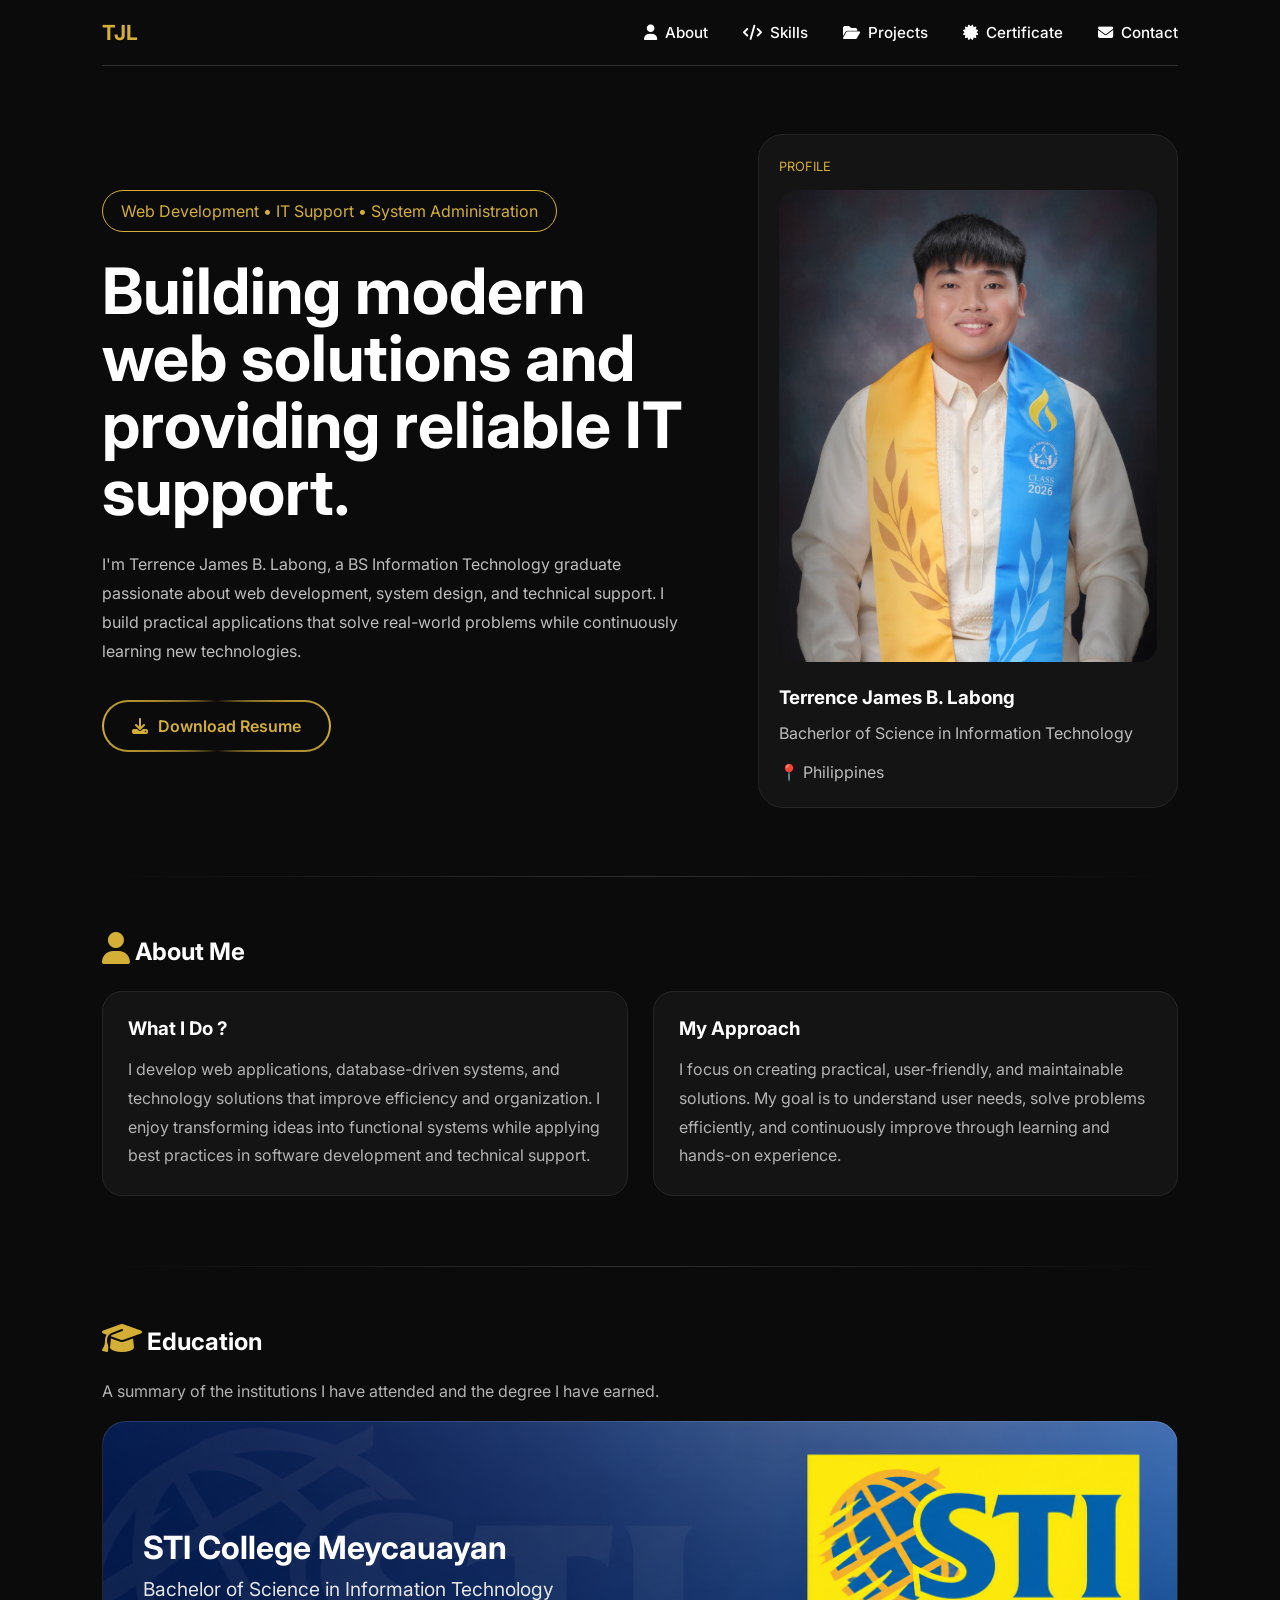
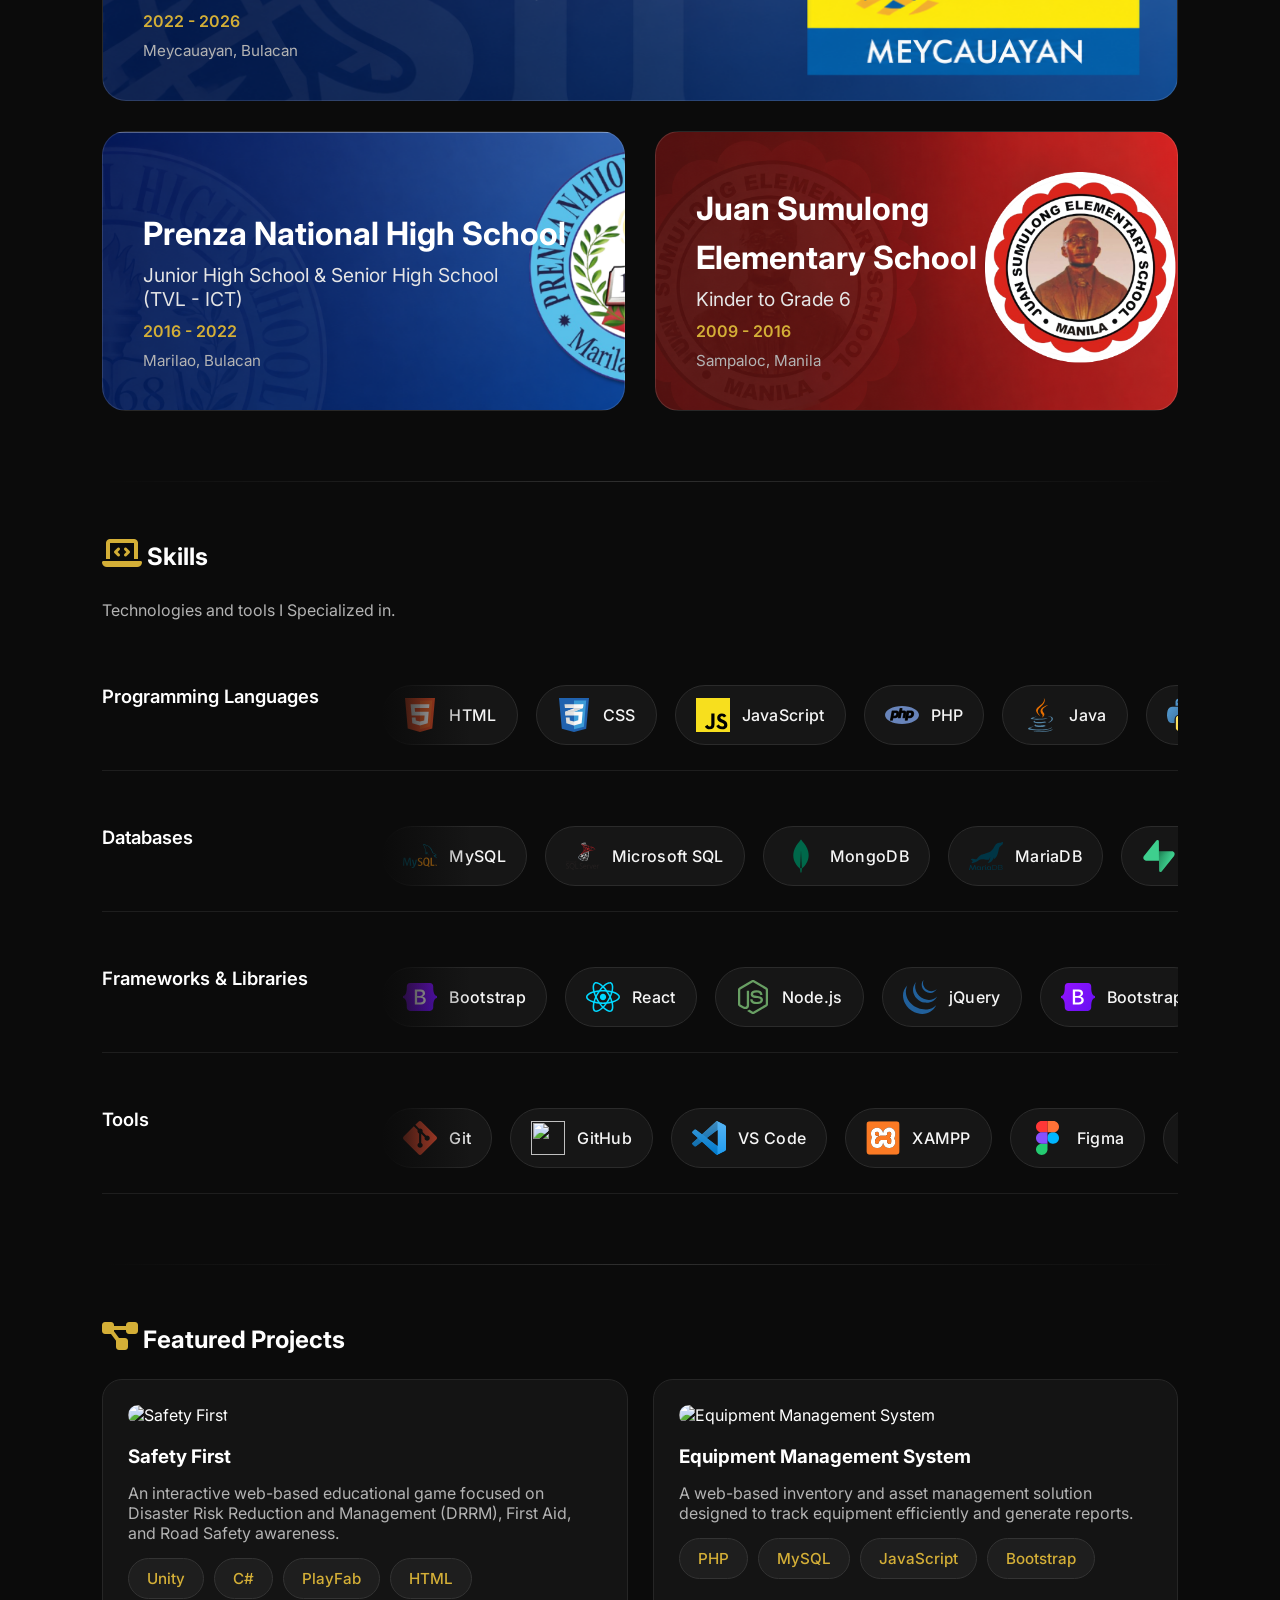
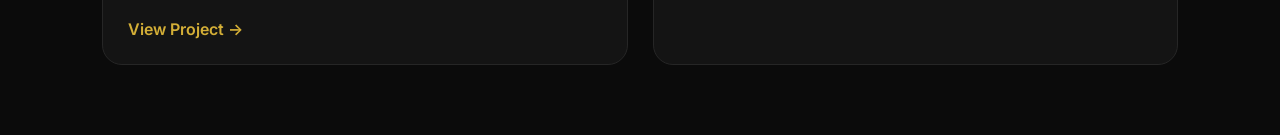
==== index.html @ 5f85a76b "Updated skill" ====
<!DOCTYPE html>
<html lang="en">
    <head>
        <meta charset="UTF-8" />
        <meta name="viewport" content="width=device-width, initial-scale=1.0" />
        <title>Terrence James B. Labong | Portfolio</title>

        <link rel="stylesheet" href="style.css" />

        <link
            href="https://fonts.googleapis.com/css2?family=Inter:wght@300;400;500;600;700;800&display=swap"
            rel="stylesheet"
        />

        <link
            rel="stylesheet"
            href="https://cdnjs.cloudflare.com/ajax/libs/font-awesome/6.5.2/css/all.min.css"
        />

        <link
            rel="stylesheet"
            href="https://cdnjs.cloudflare.com/ajax/libs/font-awesome/6.5.2/css/all.min.css"
        />
    </head>

    <body>
        <header>
            <nav>
                <div class="logo">TJL</div>

                <ul>
                    <li>
                        <a href="#about"
                            ><i class="fa-solid fa-user"></i> About</a
                        >
                    </li>

                    <li>
                        <a href="#skills"
                            ><i class="fa-solid fa-code"></i> Skills</a
                        >
                    </li>

                    <li>
                        <a href="#projects"
                            ><i class="fa-solid fa-folder-open"></i> Projects</a
                        >
                    </li>

                    <li>
                        <a href="#certificates"
                            ><i class="fa-solid fa-certificate"></i>
                            Certificate</a
                        >
                    </li>

                    <li>
                        <a href="#contact"
                            ><i class="fa-solid fa-envelope"></i> Contact</a
                        >
                    </li>
                </ul>
            </nav>
        </header>

        <section class="hero">
            <div class="hero-left">
                <span class="badge">
                    Web Development • IT Support • System Administration
                </span>

                <h1>
                    Building modern web solutions and providing reliable IT
                    support.
                </h1>

                <p>
                    I'm Terrence James B. Labong, a BS Information Technology
                    graduate passionate about web development, system design,
                    and technical support. I build practical applications that
                    solve real-world problems while continuously learning new
                    technologies.
                </p>

                <div class="hero-buttons">
                    <a
                        href="resume/LABONG_TERRENCE_CV.pdf"
                        class="resume-btn"
                        target="_blank"
                    >
                        <span>
                            <i class="fa-solid fa-download"></i>
                            Download Resume
                        </span>
                    </a>
                </div>
            </div>

            <div class="profile-card">
                <span class="profile-label">PROFILE</span>

                <img src="images/profile.jpg" alt="Terrence Labong" />

                <div class="profile-info">
                    <h3>Terrence James B. Labong</h3>

                    <p>Bacherlor of Science in Information Technology</p>

                    <p>📍 Philippines</p>
                </div>
            </div>
        </section>

        <div class="section-divider"></div>

        <section id="about" class="about">
            <h2 class="section-title">
                <i class="fa-solid fa-user"></i> About Me
            </h2>

            <div class="about-grid">
                <div class="about-card">
                    <h3>What I Do ?</h3>

                    <p>
                        I develop web applications, database-driven systems, and
                        technology solutions that improve efficiency and
                        organization. I enjoy transforming ideas into functional
                        systems while applying best practices in software
                        development and technical support.
                    </p>
                </div>

                <div class="about-card">
                    <h3>My Approach</h3>

                    <p>
                        I focus on creating practical, user-friendly, and
                        maintainable solutions. My goal is to understand user
                        needs, solve problems efficiently, and continuously
                        improve through learning and hands-on experience.
                    </p>
                </div>
            </div>
        </section>

        <div class="section-divider"></div>

        <section id="education" class="education">
            <div class="container">
                <h2 class="section-title">
                    <i class="fa-solid fa-graduation-cap"></i> Education
                </h2>

                <p class="education-subtitle">
                    A summary of the institutions I have attended and the degree
                    I have earned.
                </p>

                <div class="education-grid">
                    <!-- College -->
                    <div class="education-card college">
                        <div class="education-content">
                            <h3>STI College Meycauayan</h3>

                            <p>Bachelor of Science in Information Technology</p>

                            <span>2022 - 2026</span>

                            <small>Meycauayan, Bulacan</small>
                        </div>
                    </div>

                    <!-- High School -->
                    <div class="education-card highschool">
                        <div class="education-content">
                            <h3>Prenza National High School</h3>

                            <p>Junior High School & Senior High School</p>

                            <p>(TVL - ICT)</p>

                            <span>2016 - 2022</span>

                            <small>Marilao, Bulacan</small>
                        </div>
                    </div>

                    <!-- Elementary -->
                    <div class="education-card elementary">
                        <div class="education-content">
                            <h3>Juan Sumulong</h3>
                            <h3>Elementary School</h3>
                            <p>Kinder to Grade 6</p>

                            <span>2009 - 2016</span>

                            <small>Sampaloc, Manila</small>
                        </div>
                    </div>
                </div>
            </div>
        </section>

<div class="section-divider"></div>

        <section id="skills" class="skills">
            <h2 class="section-title">
                <i class="fa-solid fa-laptop-code"></i> Skills
            </h2>

            <p class="skills-subtitle">
                Technologies and tools I Specialized in.
            </p>

            <div class="skills-container">
                <div class="skill-row">
                    <div class="skill-title">
                        <h3>Programming Languages</h3>
                    </div>

                    <div class="skill-slider">
                        <div class="skill-track">
                            <!-- First Set -->

                            <div class="skill-item">
                                <img src="logo/html.svg" alt="HTML" />
                                <span>HTML</span>
                            </div>

                            <div class="skill-item">
                                <img src="logo/css.svg" alt="CSS" />
                                <span>CSS</span>
                            </div>

                            <div class="skill-item">
                                <img
                                    src="logo/javascript.svg"
                                    alt="JavaScript"
                                />
                                <span>JavaScript</span>
                            </div>

                            <div class="skill-item">
                                <img src="logo/php.svg" alt="PHP" />
                                <span>PHP</span>
                            </div>

                            <div class="skill-item">
                                <img src="logo/java.svg" alt="Java" />
                                <span>Java</span>
                            </div>

                            <div class="skill-item">
                                <img src="logo/python.svg" alt="Python" />
                                <span>Python</span>
                            </div>

                            <div class="skill-item">
                                <img src="logo/csharp.svg" alt="C#" />
                                <span>C#</span>
                            </div>

                            <div class="skill-item">
                                <img src="logo/cplus.svg" alt="C++" />
                                <span>C++</span>
                            </div>

                            <!-- Duplicate -->

                            <div class="skill-item">
                                <img src="logo/html.svg" alt="HTML" />
                                <span>HTML</span>
                            </div>

                            <div class="skill-item">
                                <img src="logo/css.svg" alt="CSS" />
                                <span>CSS</span>
                            </div>

                            <div class="skill-item">
                                <img
                                    src="logo/javascript.svg"
                                    alt="JavaScript"
                                />
                                <span>JavaScript</span>
                            </div>

                            <div class="skill-item">
                                <img src="logo/php.svg" alt="PHP" />
                                <span>PHP</span>
                            </div>

                            <div class="skill-item">
                                <img src="logo/java.svg" alt="Java" />
                                <span>Java</span>
                            </div>

                            <div class="skill-item">
                                <img src="logo/python.svg" alt="Python" />
                                <span>Python</span>
                            </div>

                            <div class="skill-item">
                                <img src="logo/csharp.svg" alt="C#" />
                                <span>C#</span>
                            </div>

                            <div class="skill-item">
                                <img src="logo/cplus.svg" alt="C++" />
                                <span>C++</span>
                            </div>
                        </div>
                    </div>
                </div>

                <div class="skill-row">
                    <div class="skill-title">
                        <h3>Databases</h3>
                    </div>

                    <div class="skill-slider">
                        <div class="skill-track">
                            <div class="skill-item">
                                <img src="logo/mysql.svg" />
                                <span>MySQL</span>
                            </div>

                            <div class="skill-item">
                                <img src="logo/msql.svg" />
                                <span>Microsoft SQL</span>
                            </div>

                            <div class="skill-item">
                                <img src="logo/mongodb.svg" />
                                <span>MongoDB</span>
                            </div>

                            <div class="skill-item">
                                <img src="logo/mariadb.svg" />
                                <span>MariaDB</span>
                            </div>

                            <div class="skill-item">
                                <img src="logo/supabase.svg" />
                                <span>SupaBase</span>
                            </div>

                            <!-- duplicate -->

                            <div class="skill-item">
                                <img src="logo/mysql.svg" />
                                <span>MySQL</span>
                            </div>

                            <div class="skill-item">
                                <img src="logo/msql.svg" />
                                <span> Microsoft SQL </span>
                            </div>

                            <div class="skill-item">
                                <img src="logo/mongodb.svg" />
                                <span>MongoDB</span>
                            </div>

                            <div class="skill-item">
                                <img src="logo/mariadb.svg" />
                                <span>MariaDB</span>
                            </div>

                            <div class="skill-item">
                                <img src="logo/supabase.svg" />
                                <span>SupaBase</span>
                            </div>
                        </div>
                    </div>
                </div>

                <div class="skill-row">
                    <div class="skill-title">
                        <h3>Frameworks & Libraries</h3>
                    </div>

                    <div class="skill-slider">
                        <div class="skill-track">
                            <div class="skill-item">
                                <img src="logo/bootstrap.svg" />
                                <span>Bootstrap</span>
                            </div>

                            <div class="skill-item">
                                <img src="logo/reactjs.svg" />
                                <span>React</span>
                            </div>

                            <div class="skill-item">
                                <img src="logo/nodejs.svg" />
                                <span>Node.js</span>
                            </div>

                            <div class="skill-item">
                                <img src="logo/jquery.svg" />
                                <span>jQuery</span>
                            </div>

                            <!-- duplicate -->

                            <div class="skill-item">
                                <img src="logo/bootstrap.svg" />
                                <span>Bootstrap</span>
                            </div>

                            <div class="skill-item">
                                <img src="logo/reactjs.svg" />
                                <span>React</span>
                            </div>

                            <div class="skill-item">
                                <img src="logo/nodejs.svg" />
                                <span>Node.js</span>
                            </div>

                            <div class="skill-item">
                                <img src="logo/jquery.svg" />
                                <span>jQuery</span>
                            </div>
                        </div>
                    </div>
                </div>

                <div class="skill-row">
                    <div class="skill-title">
                        <h3>Tools</h3>
                    </div>

                    <div class="skill-slider">
                        <div class="skill-track">
                            <div class="skill-item">
                                <img src="logo/git.svg" /><span>Git</span>
                            </div>

                            <div class="skill-item">
                                <img src="logo/github.svg" /><span>GitHub</span>
                            </div>

                            <div class="skill-item">
                                <img src="logo/vscode.svg" /><span
                                    >VS Code</span
                                >
                            </div>

                            <div class="skill-item">
                                <img src="logo/xampp.svg" /><span>XAMPP</span>
                            </div>

                            <div class="skill-item">
                                <img src="logo/figma.svg" /><span>Figma</span>
                            </div>

                            <div class="skill-item">
                                <img src="logo/canva.svg" /><span>Canva</span>
                            </div>

                            <div class="skill-item">
                                <img src="logo/photoshop.svg" /><span
                                    >Photoshop</span
                                >
                            </div>

                            <!-- duplicate -->

                            <div class="skill-item">
                                <img src="logo/git.svg" /><span>Git</span>
                            </div>

                            <div class="skill-item">
                                <img src="logo/github.svg" /><span>GitHub</span>
                            </div>

                            <div class="skill-item">
                                <img src="logo/vscode.svg" /><span
                                    >VS Code</span
                                >
                            </div>

                            <div class="skill-item">
                                <img src="logo/xampp.svg" /><span>XAMPP</span>
                            </div>

                            <div class="skill-item">
                                <img src="logo/figma.svg" /><span>Figma</span>
                            </div>

                            <div class="skill-item">
                                <img src="logo/canva.svg" /><span>Canva</span>
                            </div>

                            <div class="skill-item">
                                <img src="logo/photoshop.svg" /><span
                                    >Photoshop</span
                                >
                            </div>
                        </div>
                    </div>
                </div>
            </div>
        </section>

        <div class="section-divider"></div>

        <section id="projects" class="projects">
            <h2 class="section-title">
                <i class="fa-solid fa-diagram-project"></i> Featured Projects
            </h2>

            <div class="projects-grid">
                <div class="project-card">
                    <img src="images/safetyfirst-1.png" alt="Safety First" />

                    <div class="project-content">
                        <h3>Safety First</h3>

                        <p>
                            An interactive web-based educational game focused on
                            Disaster Risk Reduction and Management (DRRM), First
                            Aid, and Road Safety awareness.
                        </p>

                        <div class="project-tech">
                            <span>Unity</span>
                            <span>C#</span>
                            <span>PlayFab</span>
                            <span>HTML</span>
                        </div>

                        <a
                            href="https://meyhoon1.itch.io/safety-first-adventure"
                            target="_blank"
                            class="project-link"
                        >
                            View Project →
                        </a>
                    </div>
                </div>

                <div class="project-card">
                    <img
                        src="images/equipment-1.png"
                        alt="Equipment Management System"
                    />

                    <div class="project-content">
                        <h3>Equipment Management System</h3>

                        <p>
                            A web-based inventory and asset management solution
                            designed to track equipment efficiently and generate
                            reports.
                        </p>

                        <div class="project-tech">
                            <span>PHP</span>
                            <span>MySQL</span>
                            <span>JavaScript</span>
                            <span>Bootstrap</span>
                        </div>
                    </div>
                </div>
            </div>
        </section>
    </body>
</html>
---- style.css ----
*{
    margin:0;
    padding:0;
    box-sizing:border-box;
}

html{
    scroll-behavior:smooth;
}

body{
    background:#0b0b0b;
    color:white;
    font-family:'Inter',sans-serif;
}

header{
    padding:0 8%;
}

nav{
    display:flex;
    justify-content:space-between;
    align-items:center;

    padding:20px 0;

    border-bottom:1px solid rgba(255,255,255,.15);
}

.logo{
    color:#d4af37;
    font-size:1.3rem;
    font-weight:700;
}

nav ul{
    display:flex;
    gap:35px;
    list-style:none;
    align-items:center;
}

nav ul li a{
    position:relative;

    display:flex;
    align-items:center;
    gap:8px;

    color:#fff;
    text-decoration:none;

    font-size:.95rem;
    font-weight:500;

    transition:.3s ease;
}

.hero{
    min-height:90vh;
    display:grid;
    grid-template-columns:1fr 420px;
    gap:60px;
    align-items:center;
    padding:60px 8%;
}

.badge{
    display:inline-block;
    padding:10px 18px;
    border:1px solid #d4af37;
    border-radius:999px;
    color:#d4af37;
    margin-bottom:25px;
}

.hero h1{
    font-size:4rem;
    line-height:1.05;
    margin-bottom:25px;
}

.hero p{
    color:#bdbdbd;
    line-height:1.8;
    max-width:700px;
}

.hero-buttons{
    margin-top:35px;
    display:flex;
    gap:15px;
}

.btn-primary{
    background:#d4af37;
    color:black;
    padding:14px 26px;
    border-radius:12px;
    text-decoration:none;
    font-weight:600;
}

.btn-secondary{
    border:1px solid #333;
    color:white;
    padding:14px 26px;
    border-radius:12px;
    text-decoration:none;
}

.resume-btn{
    position:relative;
    display:inline-flex;
    padding:2px;
    border-radius:999px;
    overflow:hidden;
    text-decoration:none;
}

.resume-btn::before{
    content:"";
    position:absolute;
    inset:-50%;

    background:conic-gradient(
        from 0deg,
        transparent,
        #d4af37,
        transparent,
        #d4af37,
        transparent
    );

    animation:rotateBorder 3s linear infinite;
}

.resume-btn span{
    position:relative;
    z-index:2;

    display:flex;
    align-items:center;
    gap:10px;

    padding:14px 28px;

    background:#0b0b0b;
    color:#d4af37;

    border-radius:999px;
    font-weight:600;
}

.resume-btn:hover span{
    background:#d4af37;
    color:#000;
}

@keyframes rotateBorder{
    100%{
        transform:rotate(360deg);
    }
}

.profile-card{
    background:#141414;
    border:1px solid #252525;
    border-radius:25px;
    padding: 20px;
}

.profile-label{
    color:#d4af37;
    font-size:.8rem;
}

.profile-card img{
    width:100%;
    border-radius:18px;
    margin-top:15px;
}

.profile-info{
    margin-top:20px;
}

.profile-info p{
    margin-top:10px;
}

section{
    padding:70px 8%;
}

.section-title{
    margin-bottom:25px;
}

.about{
    padding-top:30px;
}

.skills{
    padding:70px 8%;
}

.skills-subtitle{
    color:#b3b3b3;

    margin-top:8px;
    margin-bottom:35px;

    line-height:1.8;
    max-width:700px;
}

.skills-container{
    display:flex;
    flex-direction:column;
    gap:30px;
}

.skill-row{

    display:grid;
    grid-template-columns:280px 1fr;

    align-items:start;

    padding:25px 0;

    border-bottom:1px solid rgba(255,255,255,.08);
}

.skill-title h3{

    color:white;

    font-size:1.15rem;

    font-weight:600;
}

.skill-tags{

    display:flex;

    flex-wrap:wrap;

    gap:12px;
}

.skill-tags span{

    padding:10px 18px;

    border:1px solid #2c2c2c;

    border-radius:999px;

    background:#151515;

    color:#d4af37;

    font-weight:500;

    transition:.3s;
}

.skill-tags span:hover{

    border-color:#d4af37;

    background:#d4af37;

    color:#000;

    transform:translateY(-3px);
}       

.section-title i{
    color:#d4af37;
    font-size:2rem;
}

.about-grid,
.skills-grid,
.projects-grid{
    display:grid;
    gap:25px;
}

.about-grid{
    grid-template-columns:repeat(auto-fit,minmax(300px,1fr));
}

.skills-grid{
    grid-template-columns:repeat(auto-fit,minmax(250px,1fr));
}

.projects-grid{
    grid-template-columns:repeat(auto-fit,minmax(350px,1fr));
}

.about-card,
.skill-card,
.project-card{
    background:#141414;
    border:1px solid #262626;
    border-radius:20px;
    padding:25px;
}

.about-card p{
    margin-top:15px;
    color:#b3b3b3;
    line-height:1.8;
}

.tags{
    display:flex;
    flex-wrap:wrap;
    gap:10px;
    margin-top:15px;
}

.tags span,
.project-tech span{
    background:#1e1e1e;
    border:1px solid #333;
    padding:10px 18px;
    border-radius:999px;
    color:#d4af37;
    font-size:.95rem;
    font-weight:500;
    transition:.3s;
}

.tags span:hover,
.project-tech span:hover{
    border-color:#d4af37;
}

.project-card img{
    width:100%;
    border-radius:15px;
    margin-bottom:20px;
}

.project-content p{
    color:#b3b3b3;
    margin:15px 0;
}

.project-tech{
    display:flex;
    flex-wrap:wrap;
    gap:10px;
    margin-bottom:20px;
}

.project-link{
    color:#d4af37;
    text-decoration:none;
    font-weight:600;
}

nav ul li a::after{
    content:'';

    position:absolute;

    left:50%;
    bottom:-8px;

    width:0;
    height:2px;

    background:#d4af37;

    transform:translateX(-50%);

    transition:.3s ease;
}

nav ul li a:hover{
    color:#d4af37;
}

nav ul li a:hover::after{
    width:100%;
}

nav ul li a i{
    transition:.3s ease;
}

nav ul li a:hover i{
    transform:translateY(-2px);
}

.education{
    padding:30px 8% 70px;
}

.education-subtitle{
    color:#b3b3b3;
    margin-top:10px;
    margin-bottom:20px;
}

.education-grid{
    display:grid;
    grid-template-columns:1fr 1fr;
    gap:30px;
}

.education-grid .college{
    grid-column:1 / span 2;
}

.education-card{
    position:relative;

    min-height:280px;

    border:1px solid rgba(255,255,255,.12);

    border-radius:24px;

    overflow:hidden;

    background:
    linear-gradient(
        135deg,
        #111827,
        #0f172a
    );

    transition:.4s ease;
}

.education-card:hover{
    transform:translateY(-8px);

    border-color:#d4af37;

    box-shadow:
    0 20px 50px rgba(212,175,55,.15);
}

.education-content{
    position:absolute;

    left:40px;
    bottom:40px;

    z-index:2;
}

.education-content h3{
    font-size:2rem;
    margin-bottom:10px;
}

.education-content p{
    font-size:1.2rem;
    color:#e5e5e5;
}

.education-content span{
    display:block;

    margin-top:10px;

    color:#d4af37;

    font-weight:600;
}

.education-content small{
    display:block;

    margin-top:10px;

    color:#b3b3b3;

    font-size:.95rem;
}

.education-overlay{
    position:absolute;
    inset:0;

    background:
    linear-gradient(
        90deg,
        rgba(0,0,0,.75),
        rgba(0,0,0,.25)
    );

    z-index:1;
}

.college{
    background-image:url("images/STI_LOGO.png");
    background-size:cover;
    background-position:center;
    background-repeat:no-repeat;
}

.highschool{
    background-image:url("images/PNHS_LOGO.png");
    background-size:cover;
    background-position:center;
    background-repeat:no-repeat;
}

.elementary{
    background-image:url("images/JSES_LOGO.png");
    background-size:cover;
    background-position:center;
    background-repeat:no-repeat;
}

.section-divider{
    width:84%;
    height:1px;
    margin:0 auto;

    background:linear-gradient(
        to right,
        transparent,
        rgba(255,255,255,.15),
        transparent
    );
}

.about,
.education,
.skills,
.projects{
    padding-top:55px;
    padding-bottom:70px;
}

.skill-slider{
    position:relative;
    width:100%;
    overflow:hidden;
}

.skill-track{
    display:flex;
    width:max-content;

    animation:skillScroll 22s linear infinite;
    animation-play-state:paused;
}
.skill-item{

    display:flex;
    align-items:center;
    gap:12px;

    flex-shrink:0;

    margin-right:18px;

    padding:12px 20px;

    border-radius:999px;

    background:#161616;

    border:1px solid #2b2b2b;

    transition:.35s;
}

.skill-item img{

    width:34px;
    height:34px;

    object-fit:contain;
}

.skill-item span{

    color:#f5f5f5;

    font-weight:500;

    letter-spacing:.3px;
}

/* Start animation when hovering anywhere on the row */
.skill-row:hover .skill-track{
    animation-play-state:running;
}
@keyframes skillScroll{

    from{
        transform:translateX(0);
    }

    to{
        transform:translateX(-50%);
    }

}

.skill-slider::before,
.skill-slider::after{

    content:"";

    position:absolute;

    top:0;

    width:90px;

    height:100%;

    z-index:10;

    pointer-events:none;
}

.skill-slider::before{

    left:0;

    background:linear-gradient(
        to right,
        #0b0b0b,
        transparent
    );
}

.skill-slider::before{

    left:0;

    background:linear-gradient(
        to right,
        #0b0b0b,
        transparent
    );
}
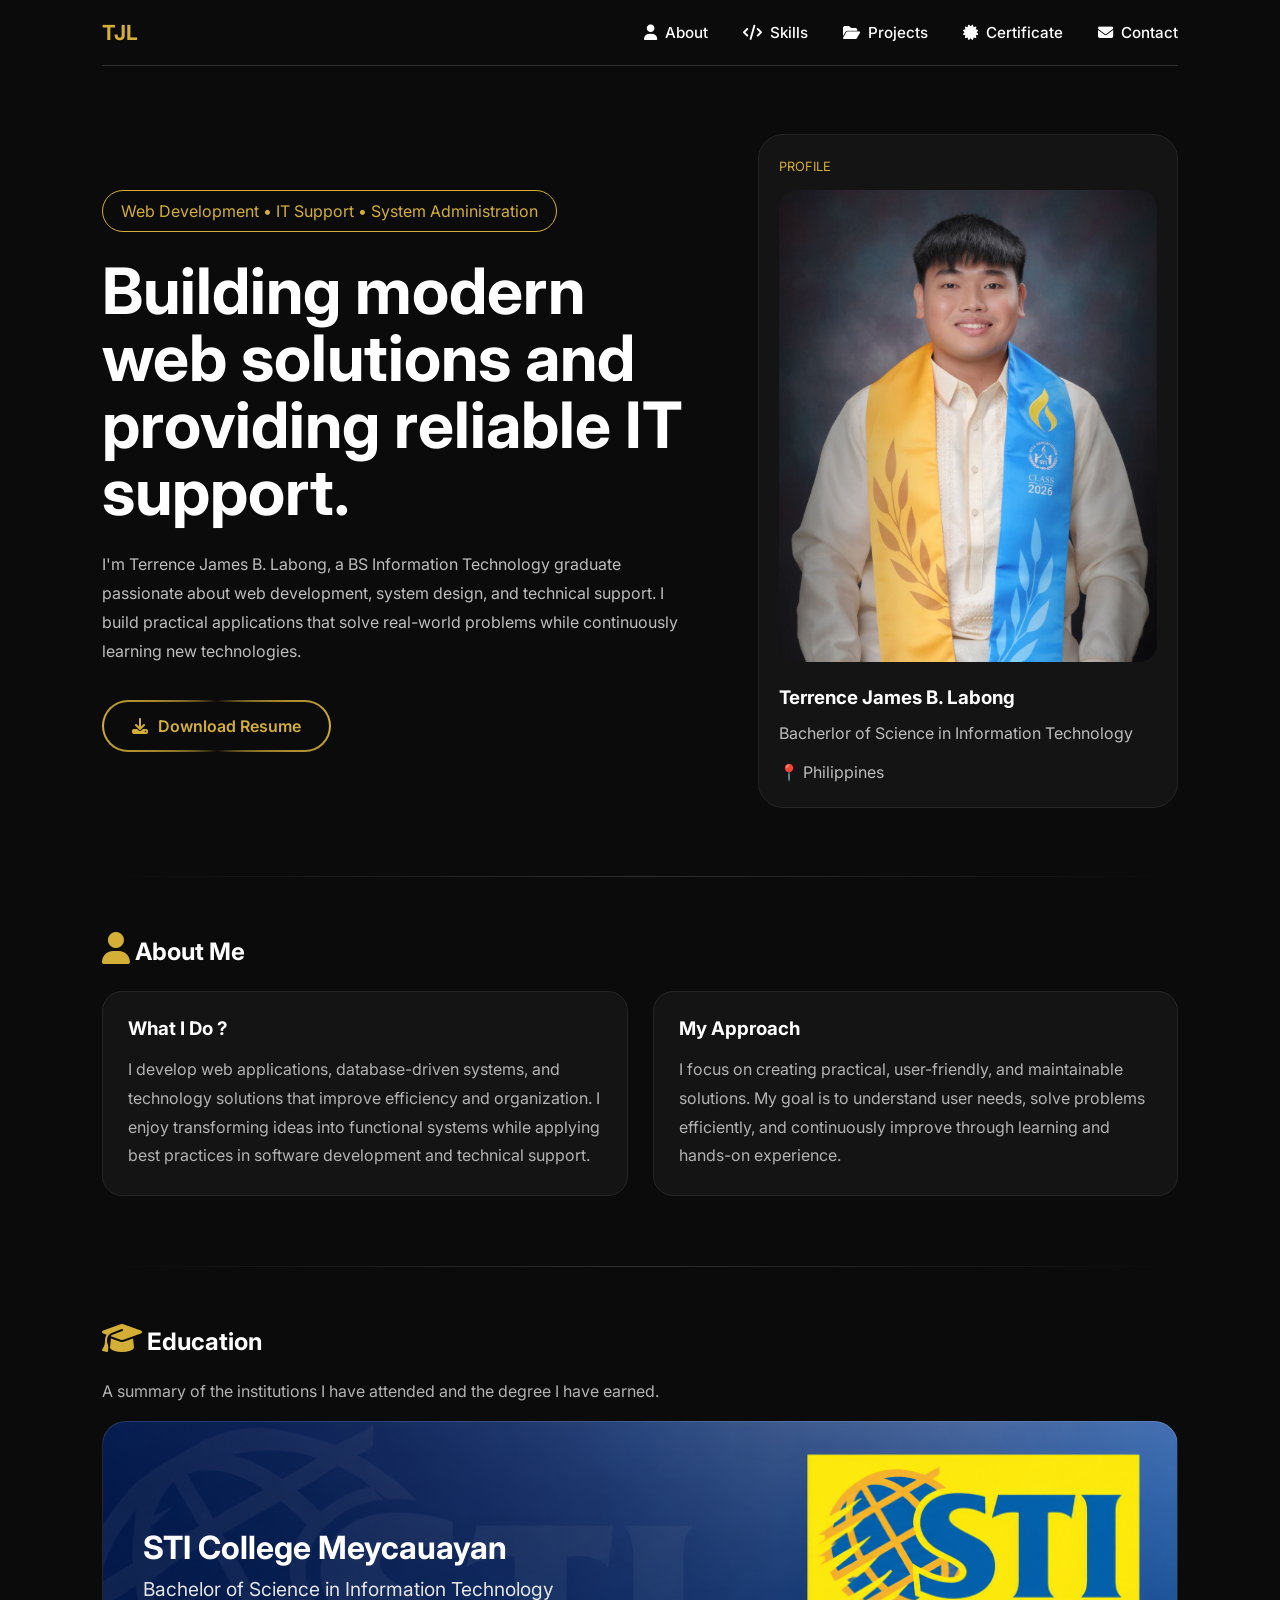
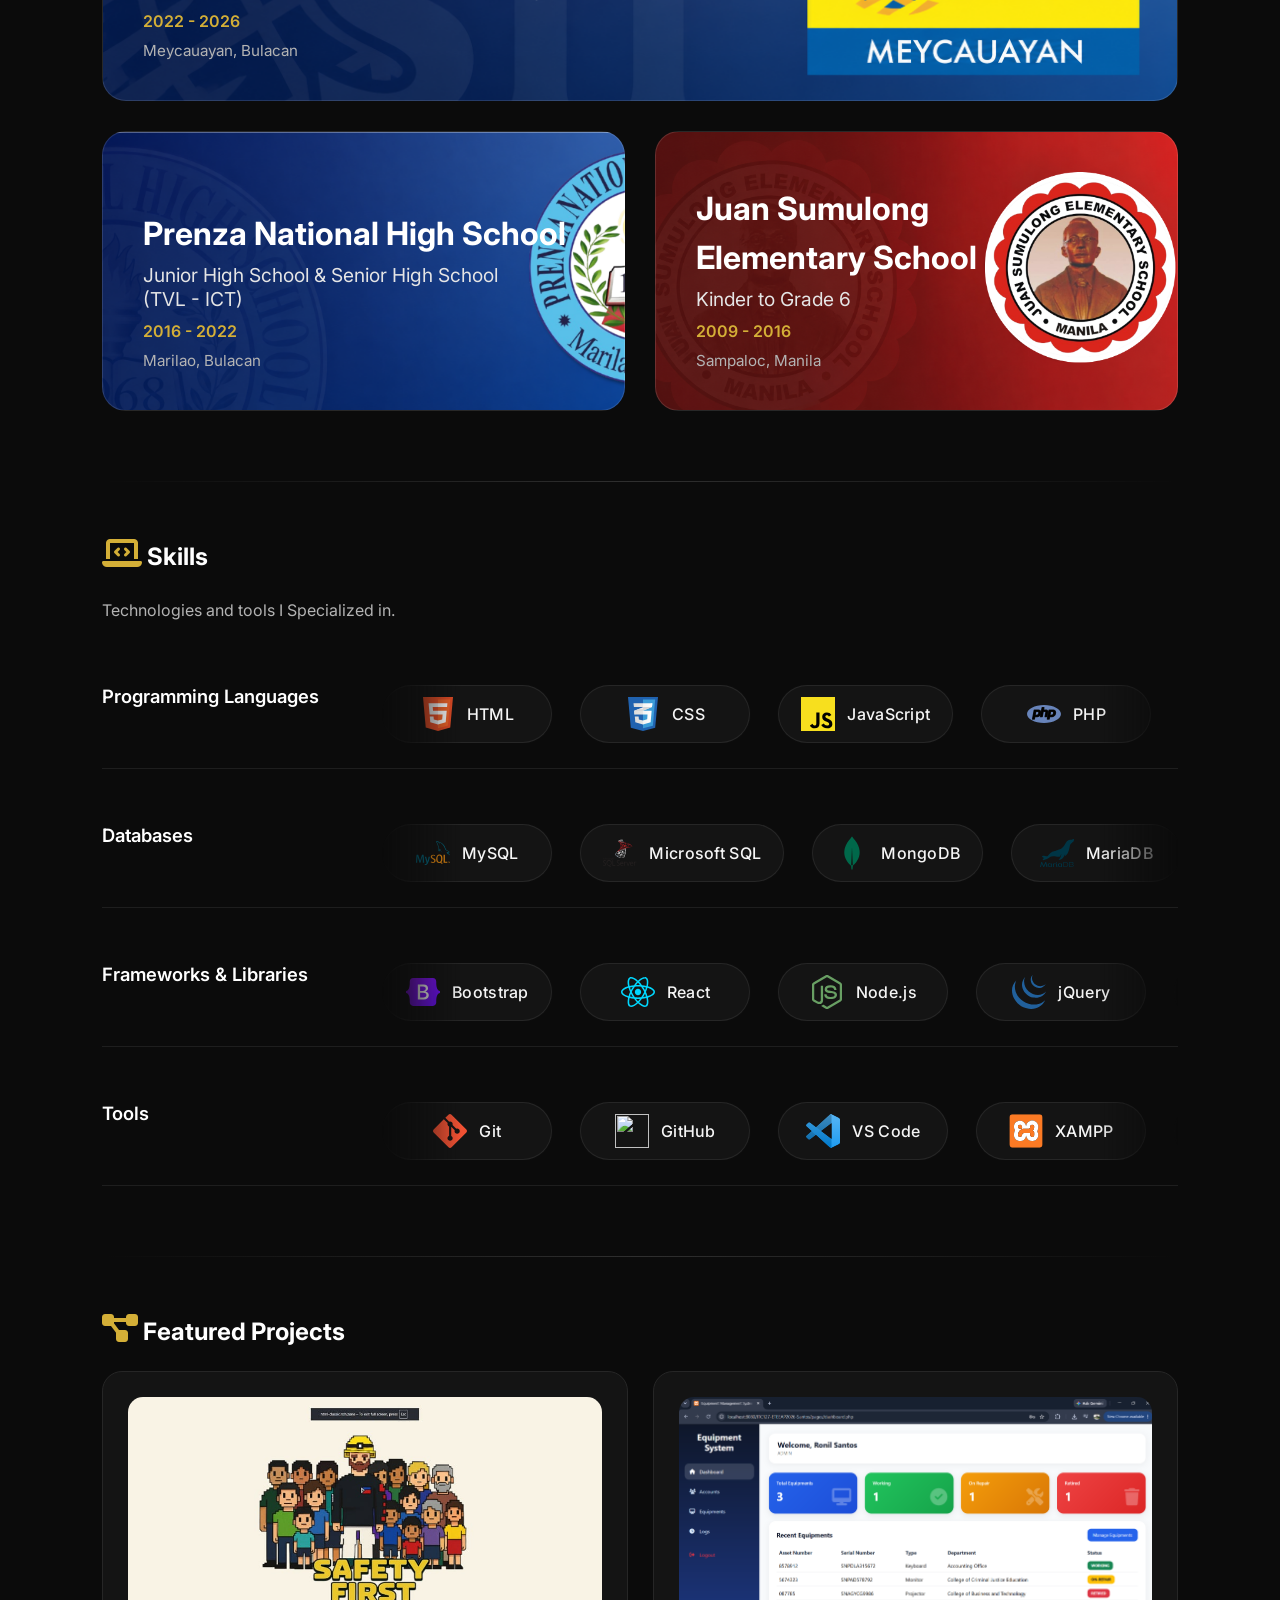
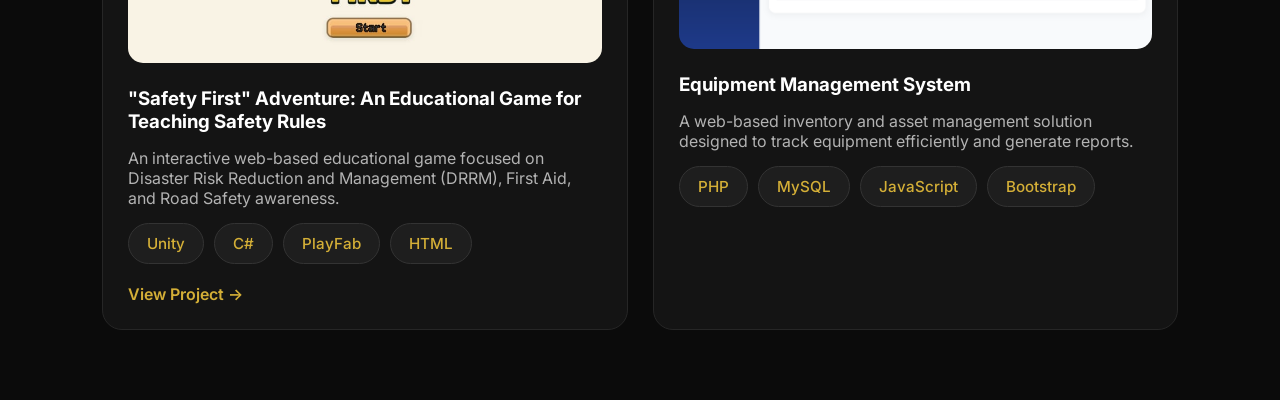
==== commit d3d57905: "Updated Project" ====
--- a/index.html
+++ b/index.html
@@ -515,10 +515,12 @@
 
             <div class="projects-grid">
                 <div class="project-card">
-                    <img src="images/safetyfirst-1.png" alt="Safety First" />
+                    <img src="safety first/SF1.jpg" alt="Safety First" />
 
                     <div class="project-content">
-                        <h3>Safety First</h3>
+                        <h3>"Safety First" Adventure: An Educational 
+Game for Teaching Safety Rules
+</h3>
 
                         <p>
                             An interactive web-based educational game focused on
@@ -545,7 +547,7 @@
 
                 <div class="project-card">
                     <img
-                        src="images/equipment-1.png"
+                        src="equipment mngt/EMS2.png"
                         alt="Equipment Management System"
                     />
 
--- a/style.css
+++ b/style.css
@@ -547,9 +547,29 @@
 }
 
 .skill-slider{
+
     position:relative;
+
     width:100%;
+
     overflow:hidden;
+
+    /* Smooth fading edges */
+    -webkit-mask-image:linear-gradient(
+        to right,
+        transparent,
+        black 10%,
+        black 90%,
+        transparent
+    );
+
+    mask-image:linear-gradient(
+        to right,
+        transparent,
+        black 10%,
+        black 90%,
+        transparent
+    );
 }
 
 .skill-track{
@@ -563,21 +583,31 @@
 
     display:flex;
     align-items:center;
+    justify-content:center;
     gap:12px;
 
     flex-shrink:0;
 
-    margin-right:18px;
-
-    padding:12px 20px;
+    margin-right:28px;
+
+    min-width:170px;
+    height:58px;
+
+    padding:0 22px;
 
     border-radius:999px;
 
-    background:#161616;
-
-    border:1px solid #2b2b2b;
-
-    transition:.35s;
+    background:#141414;
+
+    border:1px solid rgba(255,255,255,.08);
+
+    box-shadow:0 0 18px rgba(255,255,255,.02);
+
+    transition:
+        transform .35s ease,
+        border-color .35s ease,
+        background .35s ease,
+        box-shadow .35s ease;
 }
 
 .skill-item img{
@@ -596,6 +626,8 @@
 
     letter-spacing:.3px;
 }
+
+ 
 
 /* Start animation when hovering anywhere on the row */
 .skill-row:hover .skill-track{
@@ -613,42 +645,3 @@
 
 }
 
-.skill-slider::before,
-.skill-slider::after{
-
-    content:"";
-
-    position:absolute;
-
-    top:0;
-
-    width:90px;
-
-    height:100%;
-
-    z-index:10;
-
-    pointer-events:none;
-}
-
-.skill-slider::before{
-
-    left:0;
-
-    background:linear-gradient(
-        to right,
-        #0b0b0b,
-        transparent
-    );
-}
-
-.skill-slider::before{
-
-    left:0;
-
-    background:linear-gradient(
-        to right,
-        #0b0b0b,
-        transparent
-    );
-}
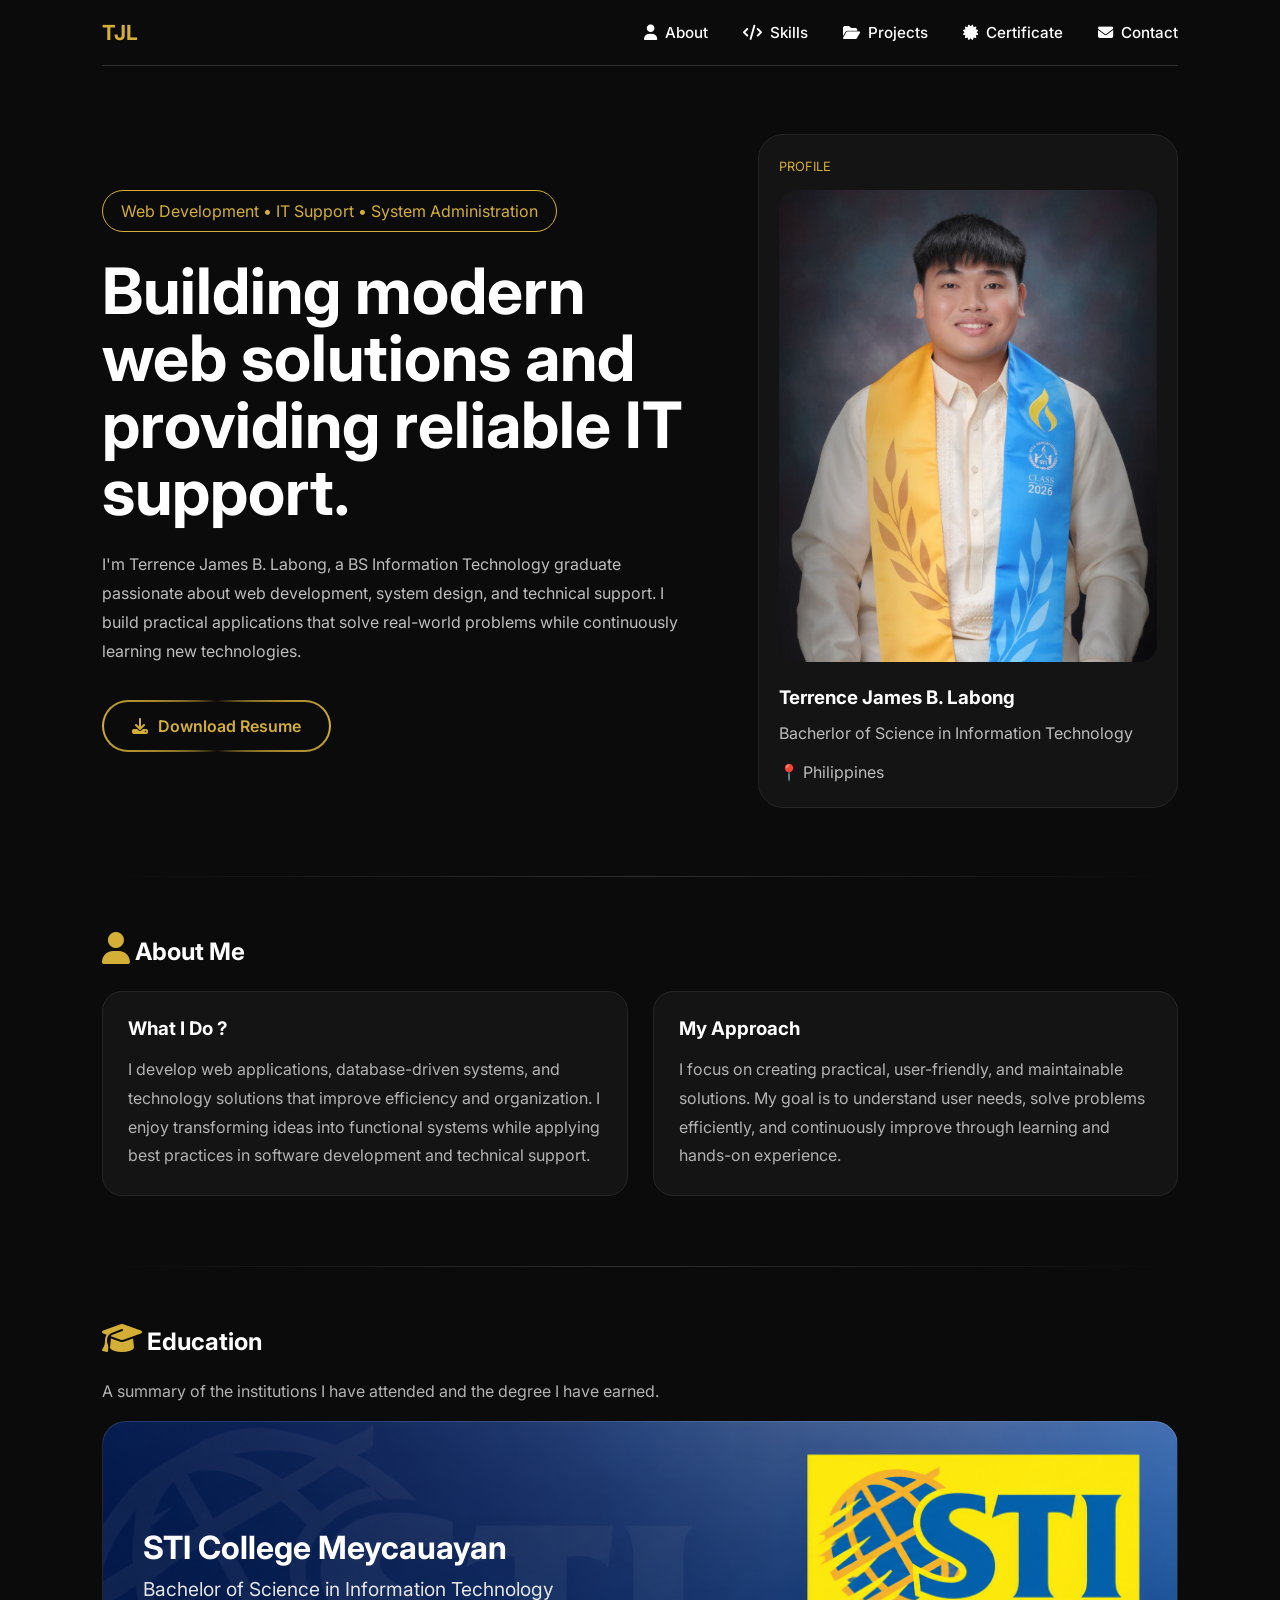
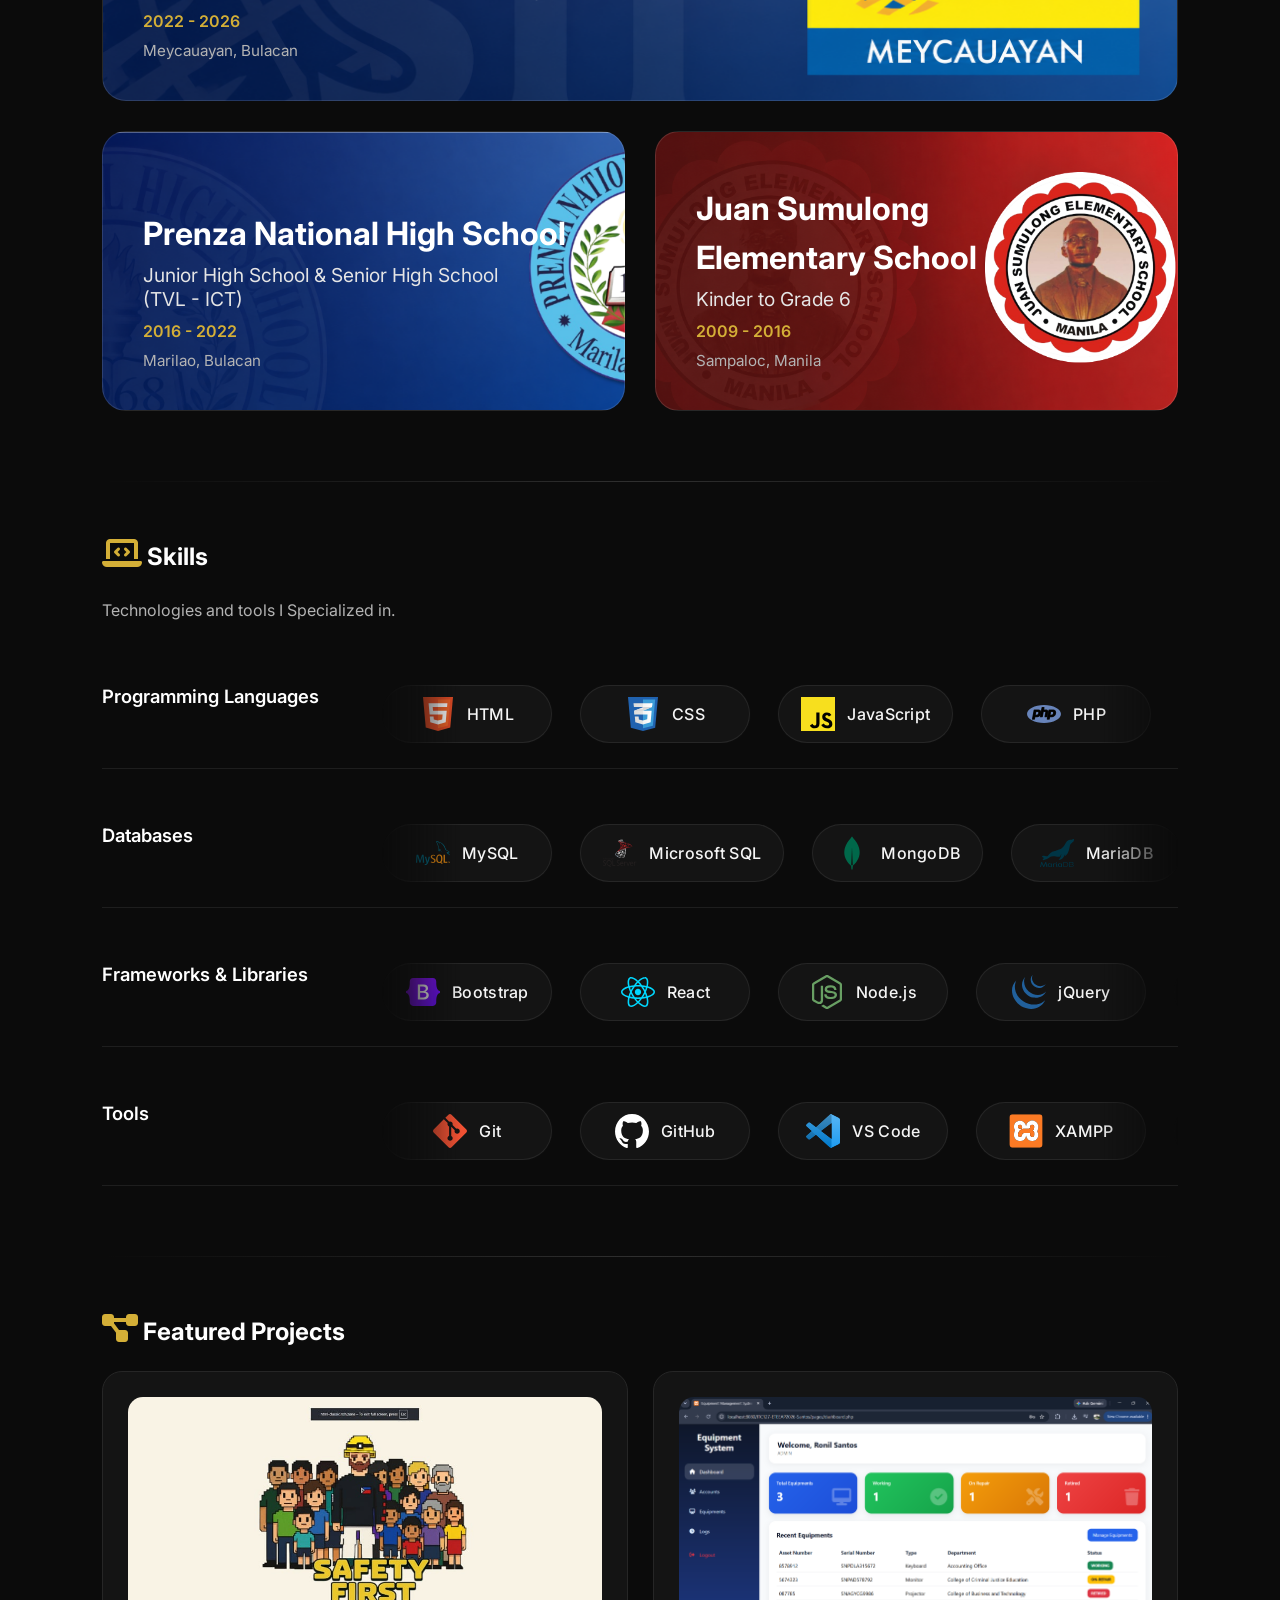
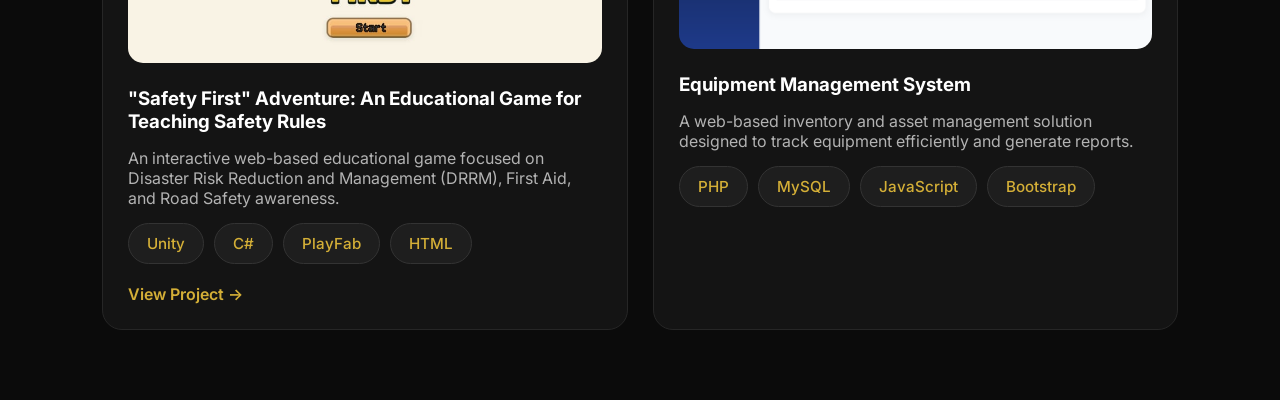
==== commit 80fe54d3: "Improve updated project" ====
--- a/index.html
+++ b/index.html
@@ -571,4 +571,4 @@
             </div>
         </section>
     </body>
-</html>
+</html>
--- a/style.css
+++ b/style.css
@@ -643,5 +643,4 @@
         transform:translateX(-50%);
     }
 
-}
-
+}
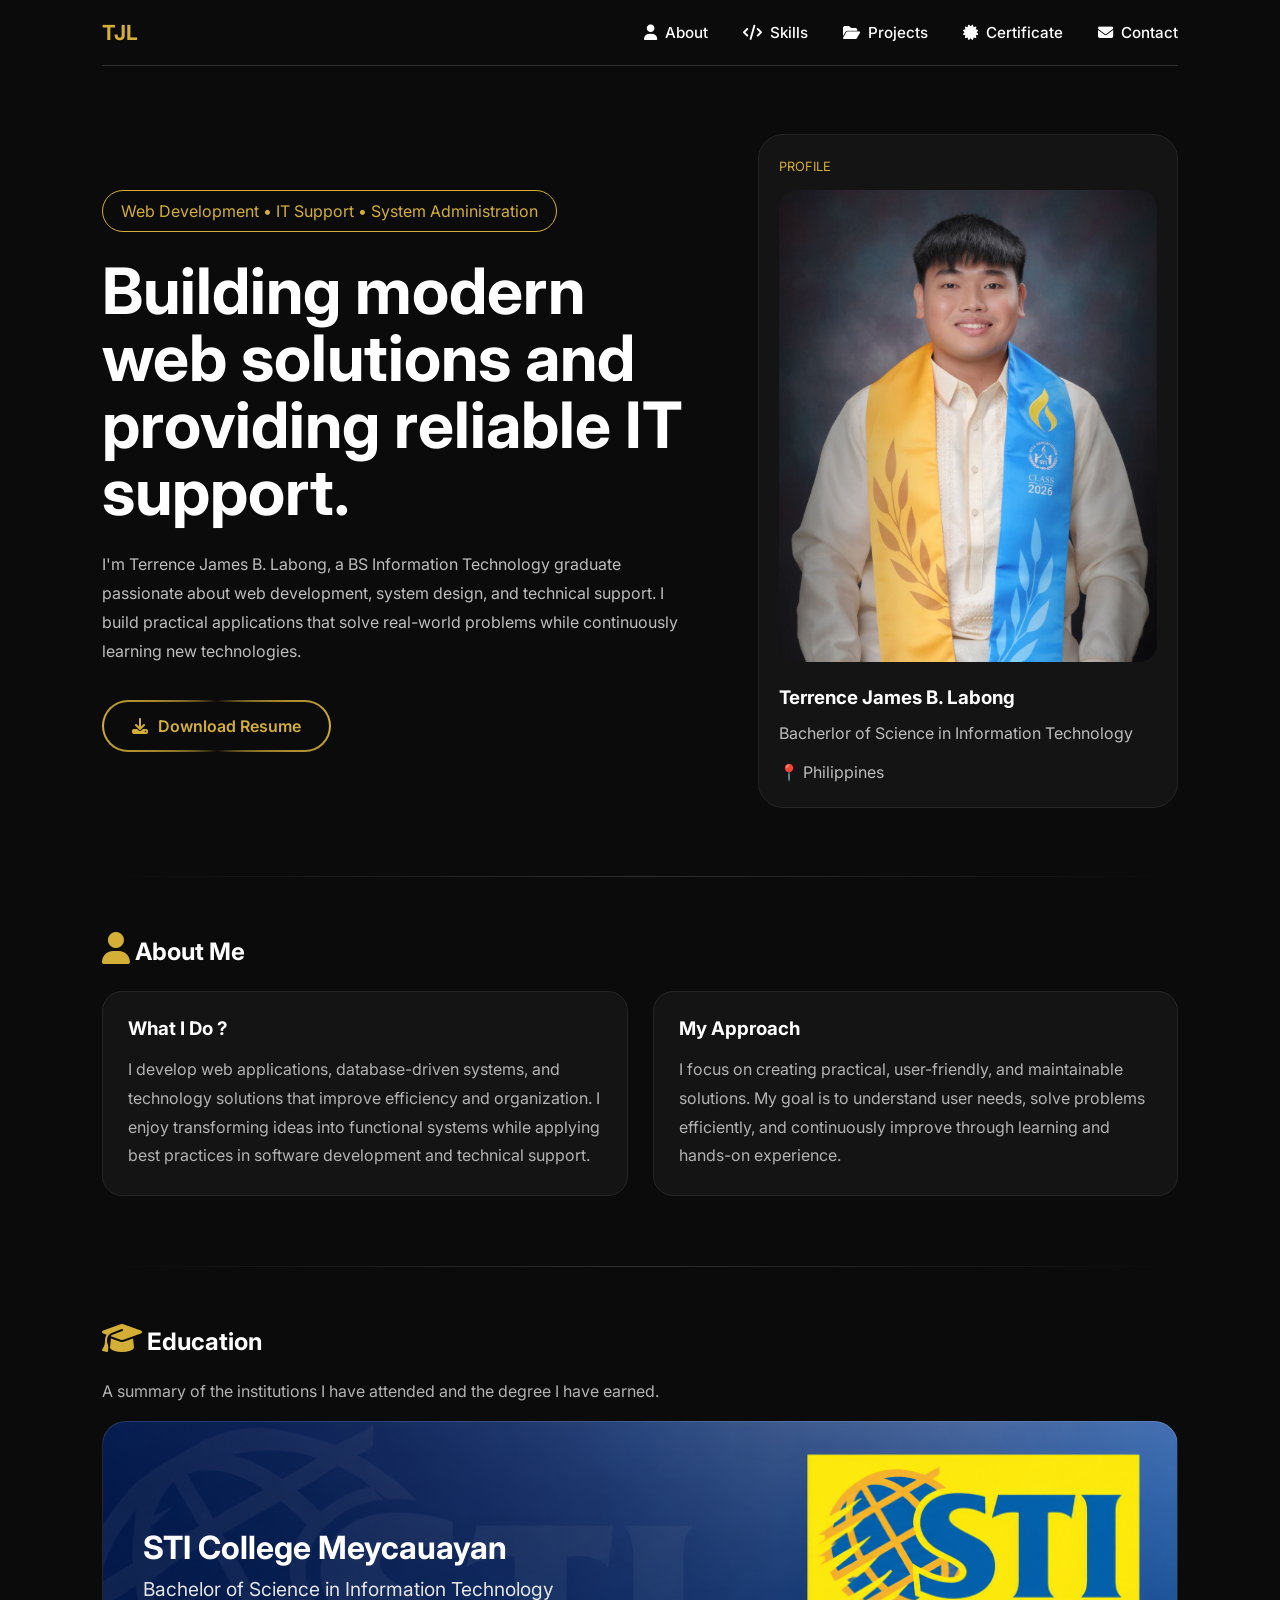
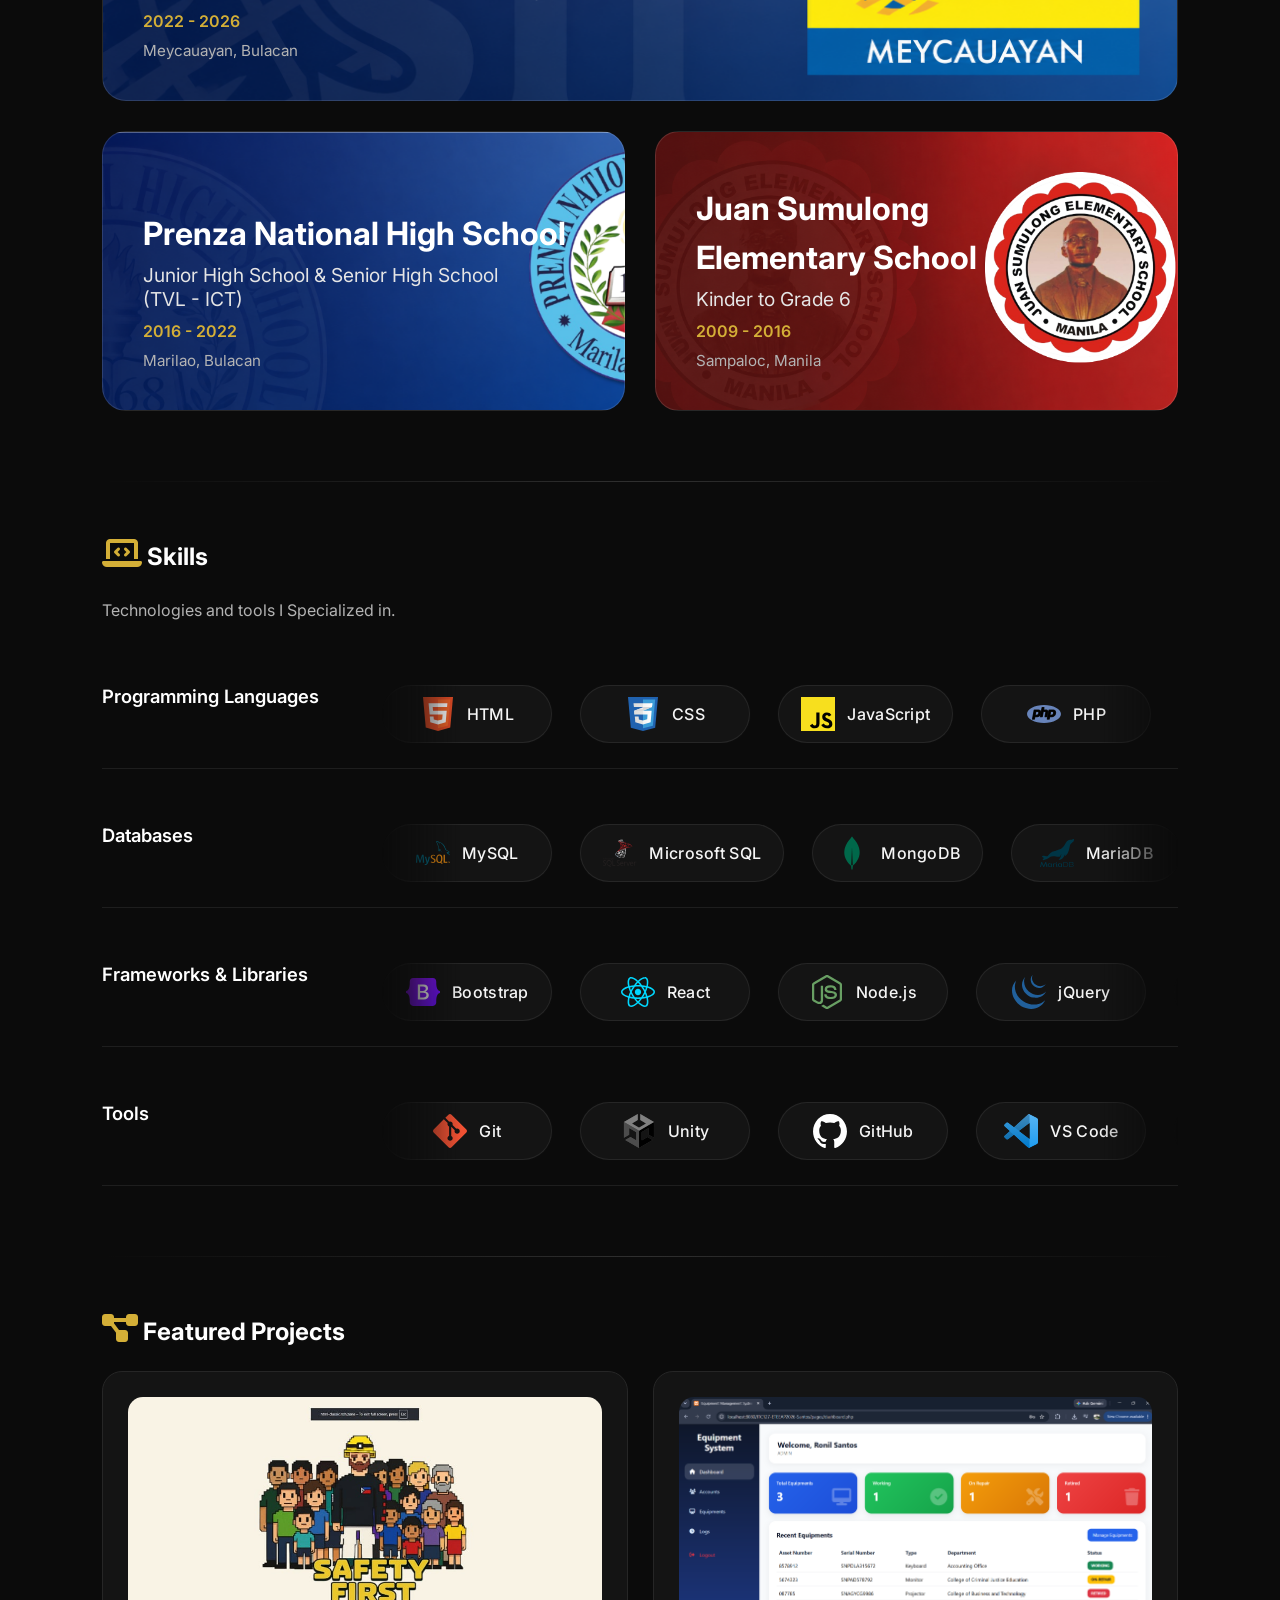
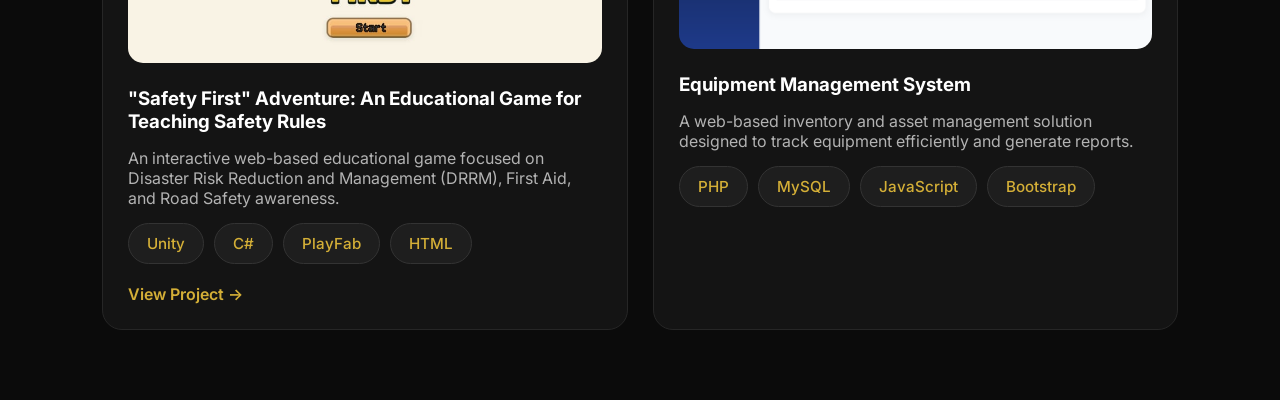
==== commit 9f163ed0: "Improve updated project" ====
--- a/index.html
+++ b/index.html
@@ -345,6 +345,10 @@
                                 <img src="logo/supabase.svg" />
                                 <span>SupaBase</span>
                             </div>
+                            <div class="skill-item">
+                                <img src="logo/firebase.svg" />
+                                <span>Firebase</span>
+                            </div>
 
                             <!-- duplicate -->
 
@@ -371,6 +375,10 @@
                             <div class="skill-item">
                                 <img src="logo/supabase.svg" />
                                 <span>SupaBase</span>
+                            </div>
+                            <div class="skill-item">
+                                <img src="logo/firebase.svg" />
+                                <span>Firebase</span>
                             </div>
                         </div>
                     </div>
@@ -439,6 +447,10 @@
                                 <img src="logo/git.svg" /><span>Git</span>
                             </div>
 
+                             <div class="skill-item">
+                                <img src="logo/unity.svg" /><span>Unity</span>
+                            </div>
+
                             <div class="skill-item">
                                 <img src="logo/github.svg" /><span>GitHub</span>
                             </div>
@@ -471,6 +483,9 @@
 
                             <div class="skill-item">
                                 <img src="logo/git.svg" /><span>Git</span>
+                            </div>
+                               <div class="skill-item">
+                                <img src="logo/unity.svg" /><span>Unity</span>
                             </div>
 
                             <div class="skill-item">
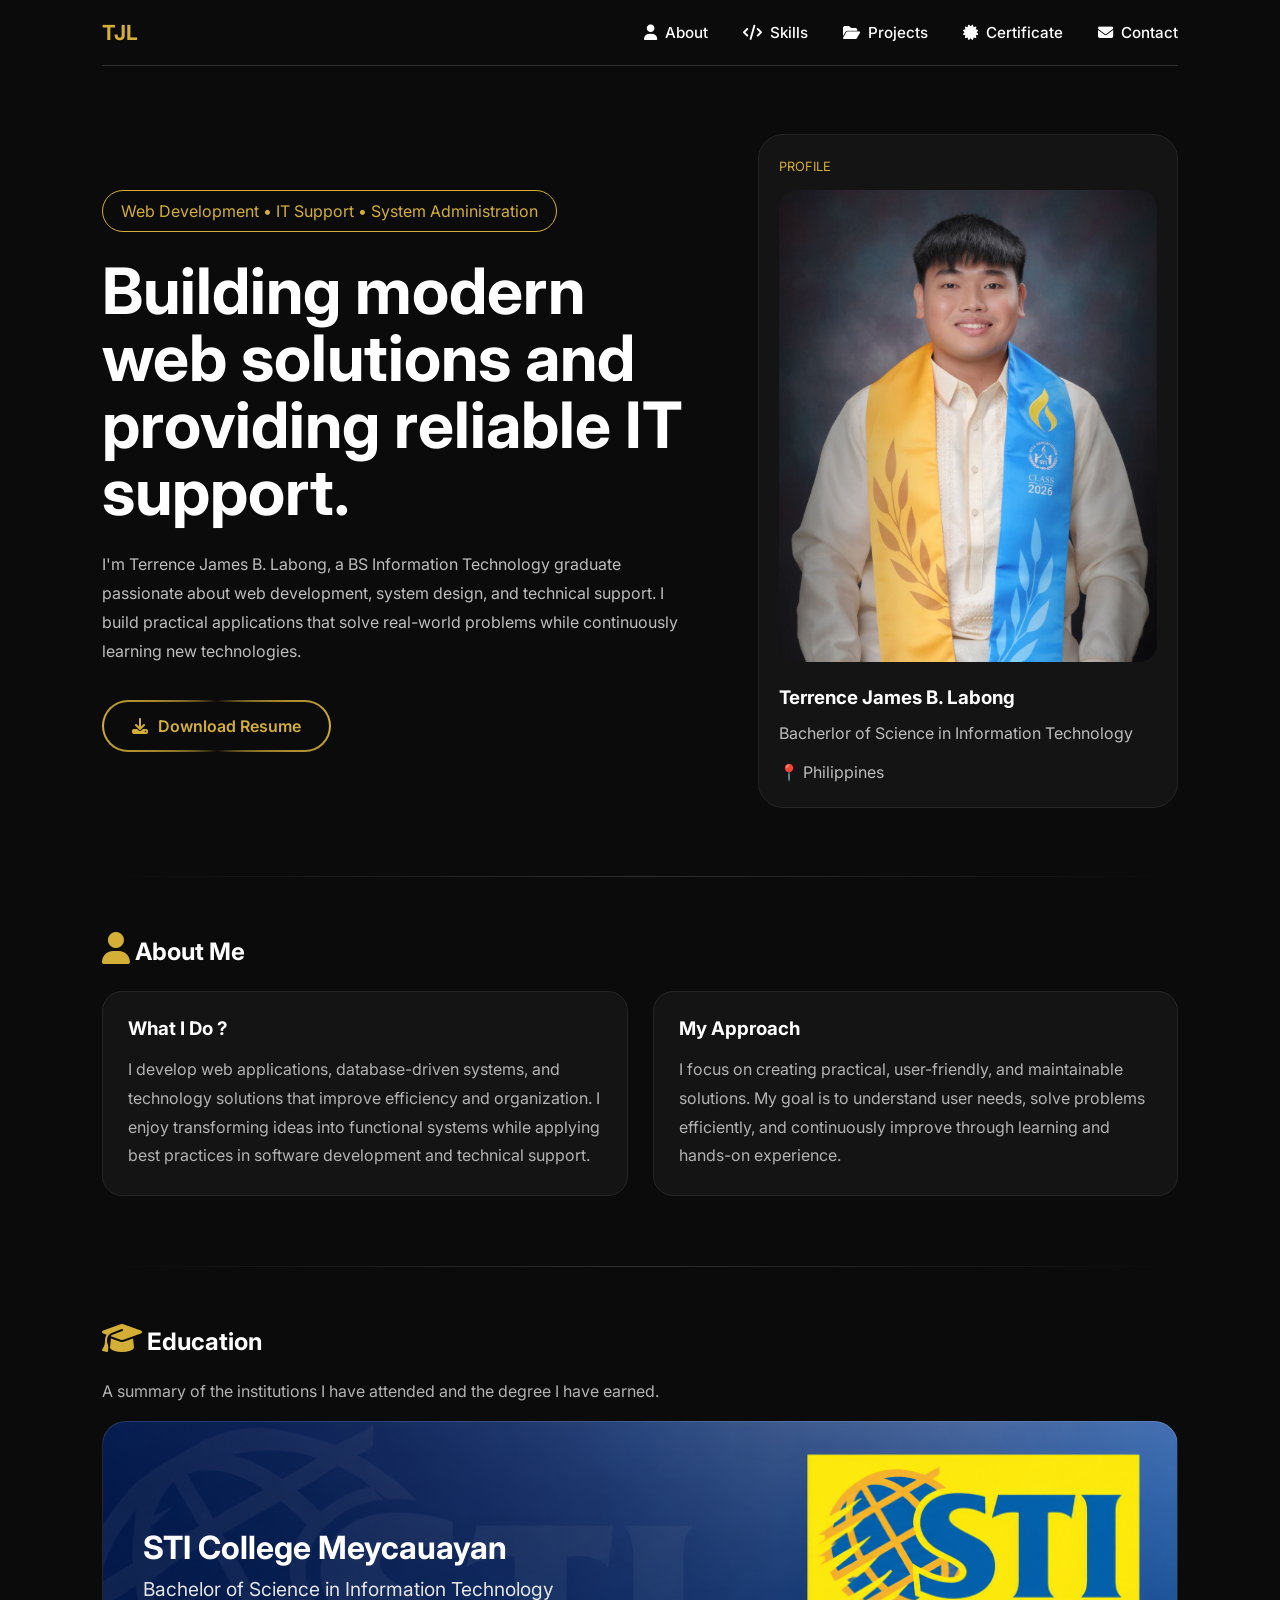
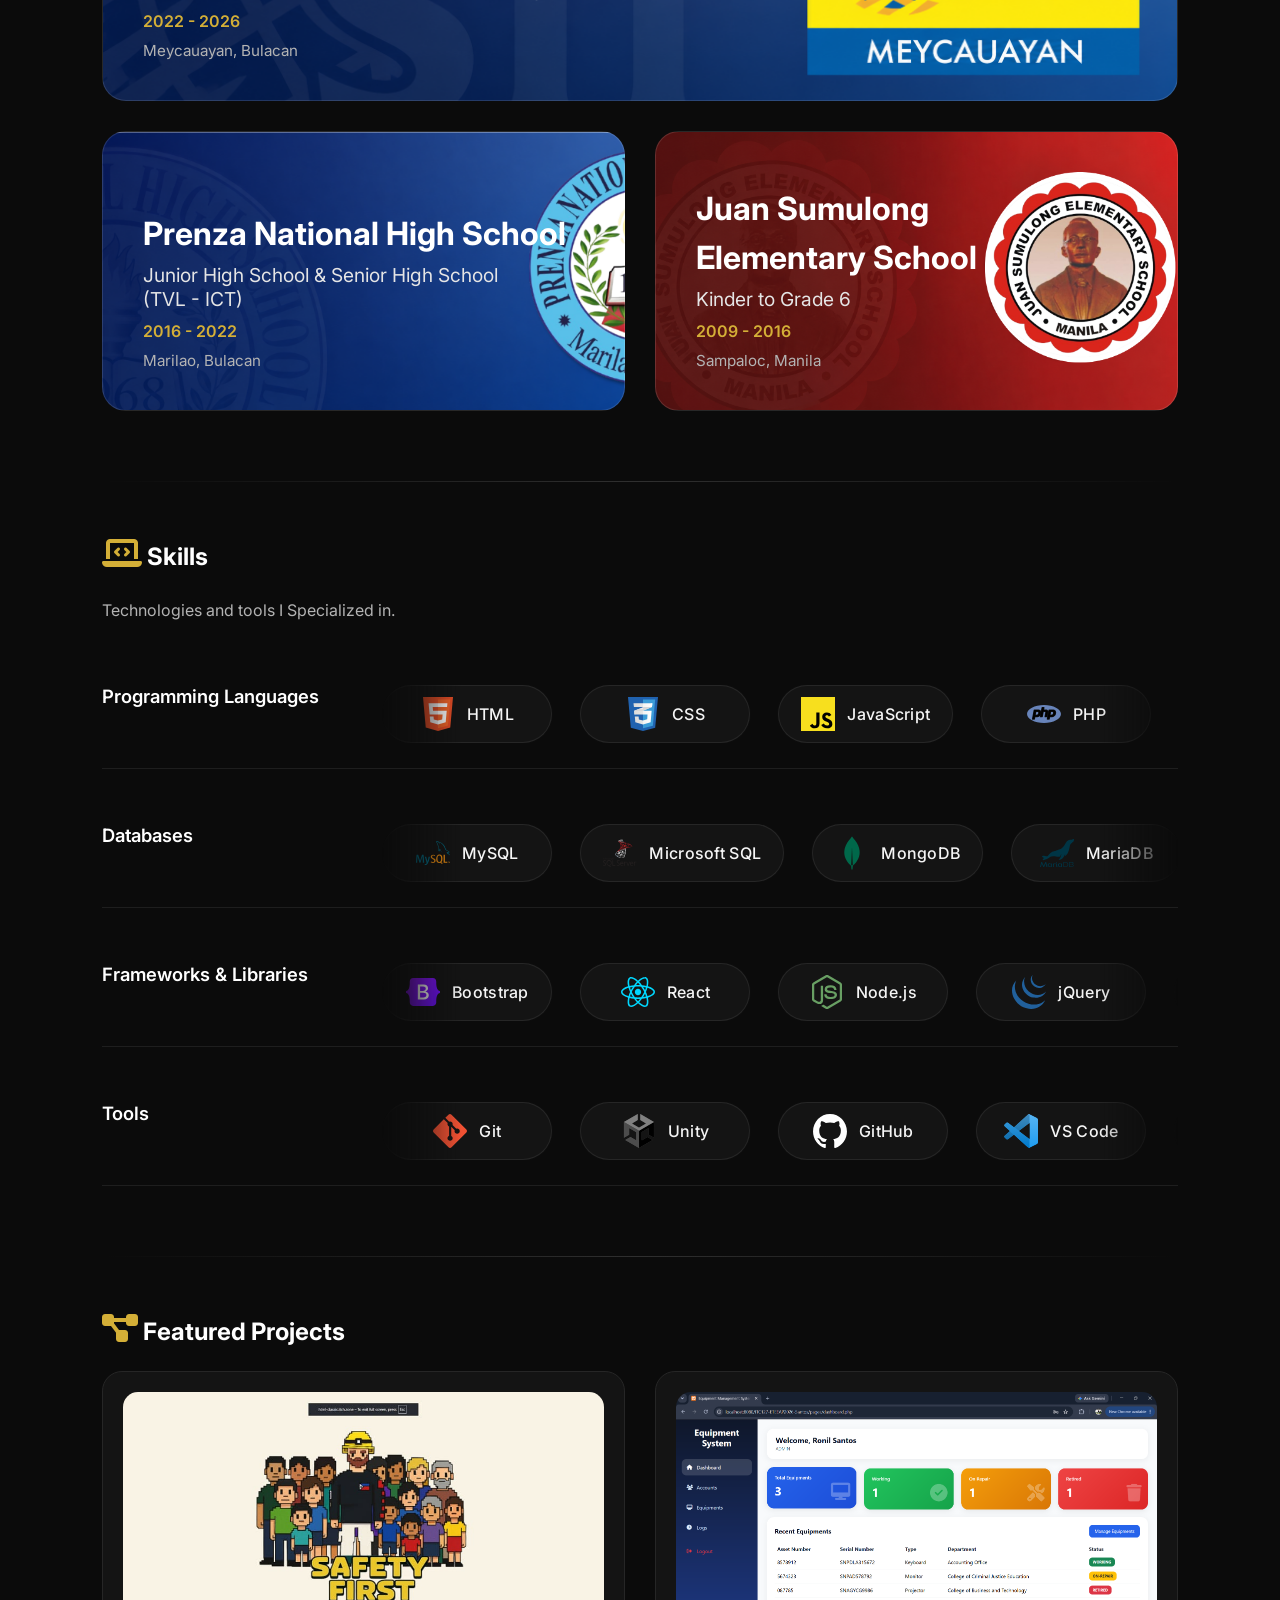
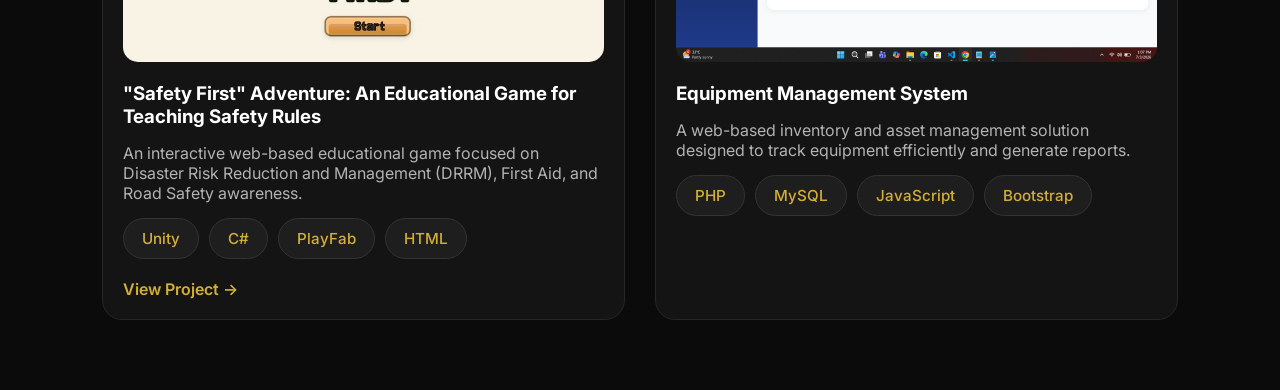
==== commit cdff1fb7: "improve hover project" ====
--- a/index.html
+++ b/index.html
@@ -530,7 +530,9 @@
 
             <div class="projects-grid">
                 <div class="project-card">
-                    <img src="safety first/SF1.jpg" alt="Safety First" />
+                    
+                        <img src="safety first/SF1.jpg" alt="Safety First">
+                    
 
                     <div class="project-content">
                         <h3>"Safety First" Adventure: An Educational 
@@ -561,10 +563,10 @@
                 </div>
 
                 <div class="project-card">
-                    <img
-                        src="equipment mngt/EMS2.png"
-                        alt="Equipment Management System"
-                    />
+                    
+                        <img src="equipment mngt/EMS2.png" alt="Equipment Management System"
+    >
+                    
 
                     <div class="project-content">
                         <h3>Equipment Management System</h3>
--- a/style.css
+++ b/style.css
@@ -286,12 +286,26 @@
 }
 
 .about-grid,
-.skills-grid,
+.skills-grid{
+    display:grid;
+    gap:25px;
+}
 .projects-grid{
     display:grid;
-    gap:25px;
-}
-
+    grid-template-columns:repeat(auto-fit,minmax(350px,1fr));
+    gap:30px;
+    align-items:stretch;
+}
+.project-card:hover{
+    transform:translateY(-8px) scale(1.02);
+
+    border-color:#d4af37;
+
+    box-shadow:
+        0 0 15px rgba(212,175,55,.20),
+        0 0 30px rgba(212,175,55,.15),
+        0 15px 40px rgba(0,0,0,.45);
+}
 .about-grid{
     grid-template-columns:repeat(auto-fit,minmax(300px,1fr));
 }
@@ -305,12 +319,36 @@
 }
 
 .about-card,
-.skill-card,
+.skill-card{
+    background:#141414;
+    border:1px solid #262626;
+    border-radius:20px;
+    padding:25px;
+}
+
+
+.about-card,
+.skill-card{
+    background:#141414;
+    border:1px solid #262626;
+    border-radius:20px;
+    padding:25px;
+}
+
 .project-card{
     background:#141414;
     border:1px solid #262626;
     border-radius:20px;
-    padding:25px;
+    padding:20px;
+
+    display:flex;
+    flex-direction:column;
+
+    height:100%;
+
+    transition:.35s ease,
+    border-color .35s ease,
+    box-shadow .35s ease;
 }
 
 .about-card p{
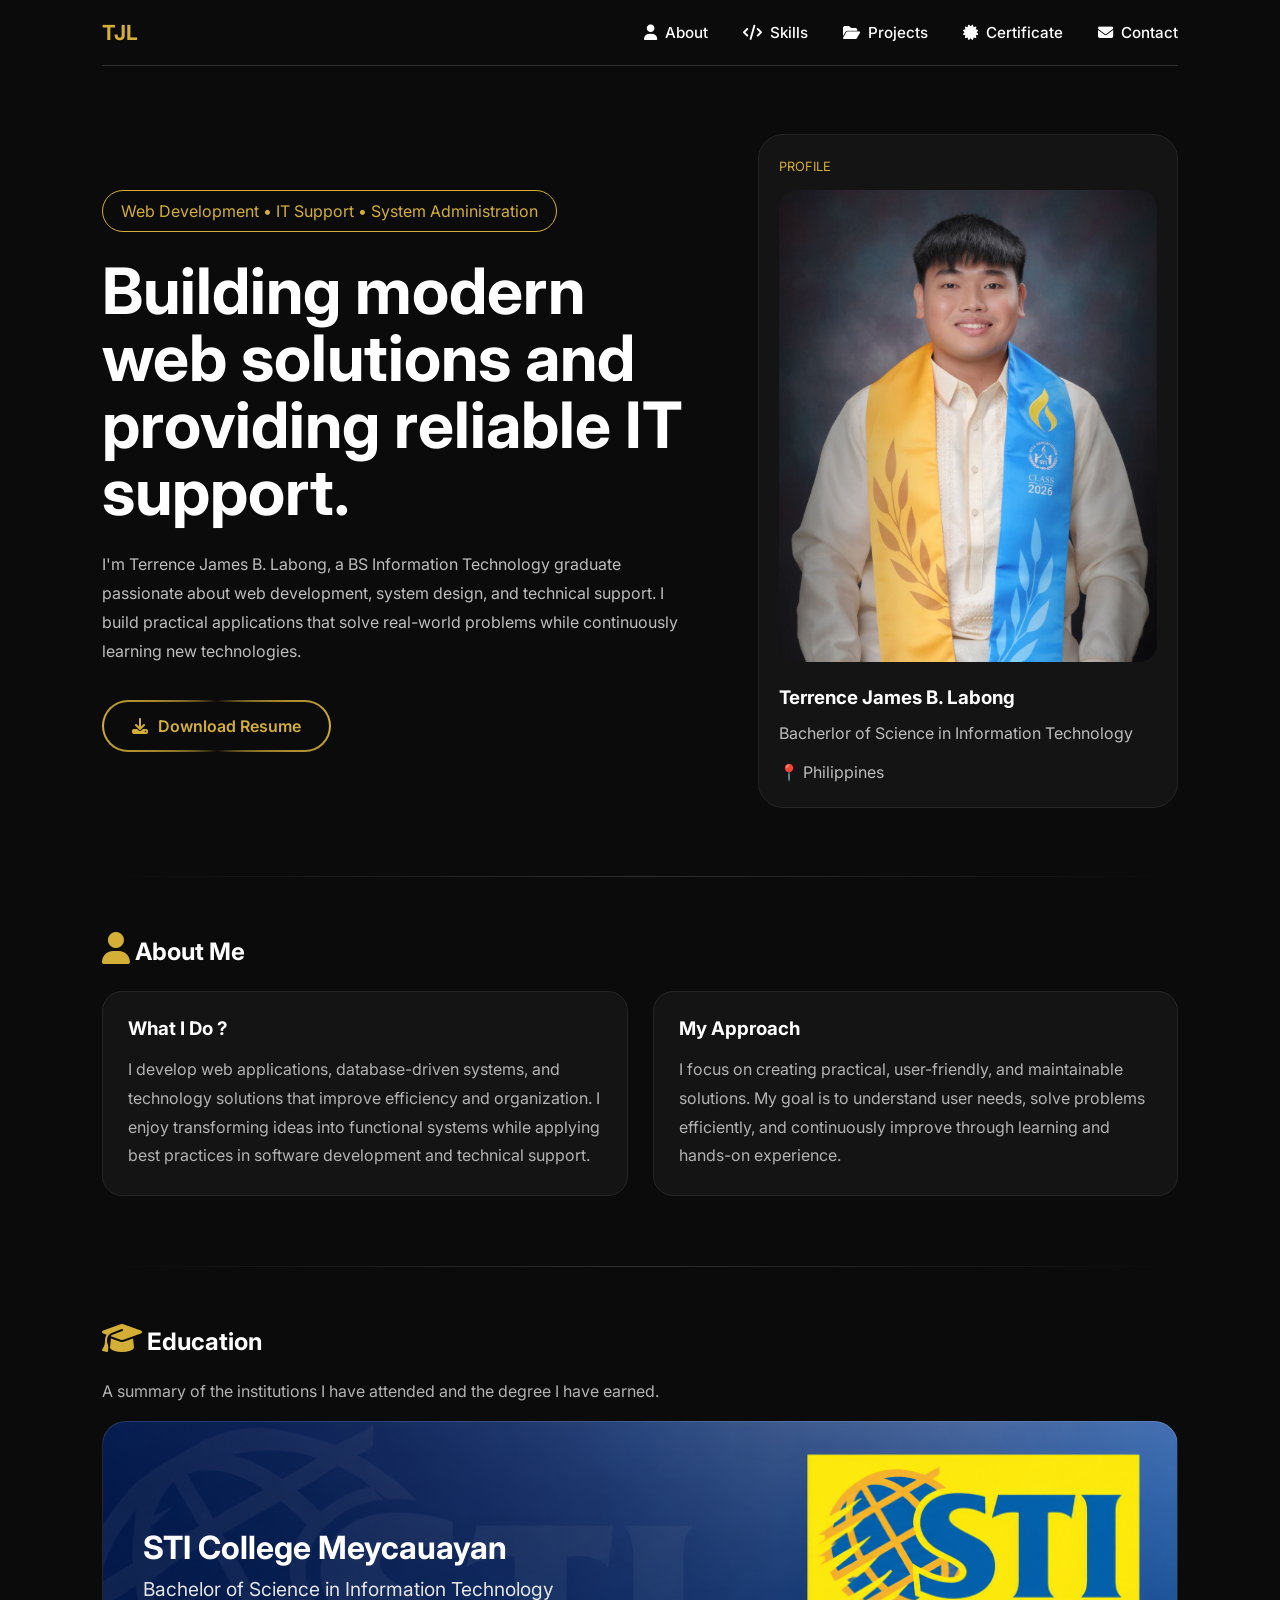
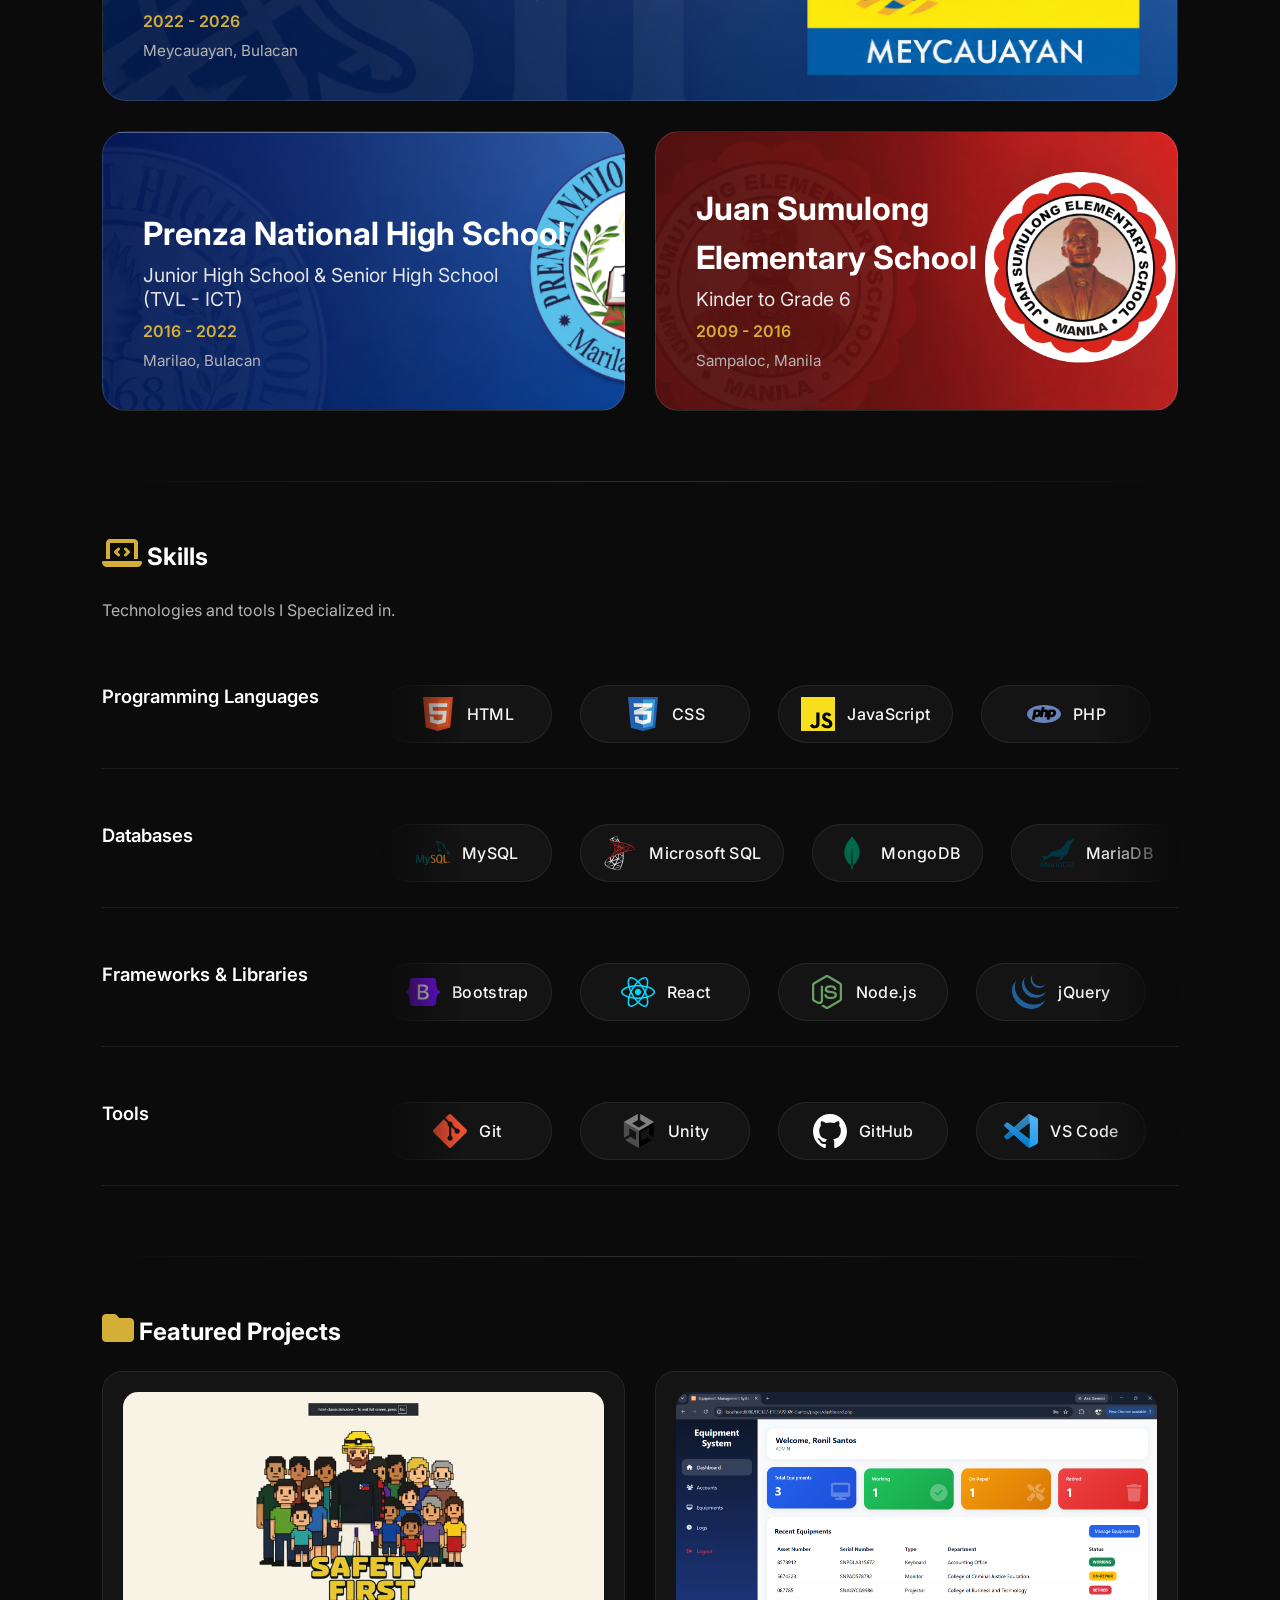
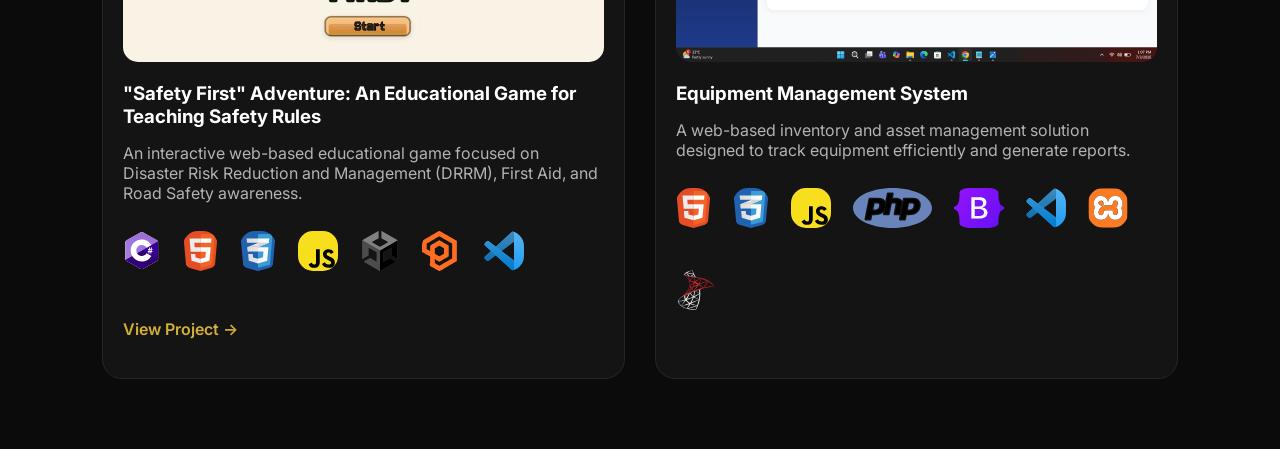
==== commit c48886be: "improved project" ====
--- a/index.html
+++ b/index.html
@@ -349,6 +349,11 @@
                                 <img src="logo/firebase.svg" />
                                 <span>Firebase</span>
                             </div>
+                            <div class="skill-item">
+                                <img src="logo/playfab.svg" />
+                                <span>PlayFab</span>
+                            </div>  
+
 
                             <!-- duplicate -->
 
@@ -380,6 +385,11 @@
                                 <img src="logo/firebase.svg" />
                                 <span>Firebase</span>
                             </div>
+                            <div class="skill-item">
+                                <img src="logo/playfab.svg" />
+                                <span>PlayFab</span>
+                            </div>
+                            
                         </div>
                     </div>
                 </div>
@@ -525,7 +535,7 @@
 
         <section id="projects" class="projects">
             <h2 class="section-title">
-                <i class="fa-solid fa-diagram-project"></i> Featured Projects
+                <i class="fa-solid fa-folder"></i> Featured Projects
             </h2>
 
             <div class="projects-grid">
@@ -546,16 +556,46 @@
                         </p>
 
                         <div class="project-tech">
-                            <span>Unity</span>
-                            <span>C#</span>
-                            <span>PlayFab</span>
-                            <span>HTML</span>
+
+                            <div class="tech-item">
+                                <img src="logo/csharp.svg" alt="C#">
+                                <span>C#</span>
+                            </div>
+
+                            <div class="tech-item">
+                                <img src="logo/html.svg" alt="HTML">
+                                <span>HTML</span>
+                            </div>
+
+                            <div class="tech-item">
+                                <img src="logo/css.svg" alt="CSS">
+                                <span>CSS</span>
+                            </div>
+
+                            <div class="tech-item">
+                                <img src="logo/javascript.svg" alt="JavaScript">
+                                <span>JavaScript</span>
+                            </div>
+
+                            <div class="tech-item">
+                                <img src="logo/unity.svg" alt="Unity">
+                                <span>Unity</span>
+                            </div>
+
+                            <div class="tech-item">
+                                <img src="logo/playfab.svg" alt="PlayFab">
+                                <span>PlayFab</span>
+                            </div>
+
+                            <div class="tech-item">
+                                <img src="logo/vscode.svg" alt="Visual Studio Code">
+                                <span>Visual Studio Code</span>
+                            </div>
+
                         </div>
 
                         <a
-                            href="https://meyhoon1.itch.io/safety-first-adventure"
-                            target="_blank"
-                            class="project-link"
+                            href="https://meyhoon1.itch.io/safety-first-adventure"target="_blank"class="project-link"
                         >
                             View Project →
                         </a>
@@ -564,9 +604,7 @@
 
                 <div class="project-card">
                     
-                        <img src="equipment mngt/EMS2.png" alt="Equipment Management System"
-    >
-                    
+                        <img src="equipment mngt/EMS2.png" alt="Equipment Management System">
 
                     <div class="project-content">
                         <h3>Equipment Management System</h3>
@@ -578,10 +616,46 @@
                         </p>
 
                         <div class="project-tech">
-                            <span>PHP</span>
-                            <span>MySQL</span>
-                            <span>JavaScript</span>
-                            <span>Bootstrap</span>
+                            <div class="tech-item">
+                                <img src="logo/html.svg" alt="HTML">
+                                <span>HTML</span>
+
+                            </div><div class="tech-item">
+                                <img src="logo/css.svg" alt="CSS">
+                                <span>CSS</span>
+
+                            </div><div class="tech-item">
+                                <img src="logo/javascript.svg" alt="JavaScript">
+                                <span>JavaScript</span>
+
+                            </div><div class="tech-item">
+                                <img src="logo/php.svg" alt="PHP">
+                                <span>PHP</span>
+                            </div>
+                            
+                            <div class="tech-item">
+                                <img src="logo/bootstrap.svg" alt="Bootstrap">
+                                <span>Bootstrap</span>
+                            </div>
+
+                            <div class="tech-item">
+                                <img src="logo/vscode.svg" alt="Visual Studio Code">
+                                <span>Visual Studio Code</span>
+                            </div>
+
+                            <div class="tech-item">
+                                <img src="logo/xampp.svg" alt="XAMPP">
+                                <span>XAMPP</span>
+                            </div>
+
+                            <div class="tech-item">
+                                <img src="logo/msql.svg" alt="Microsoft SQL">
+                                <span>Microsoft SQL</span>
+                            </div>
+                        
+                        
+
+                            
                         </div>
                     </div>
                 </div>
--- a/style.css
+++ b/style.css
@@ -1,130 +1,130 @@
-*{
-    margin:0;
-    padding:0;
-    box-sizing:border-box;
-}
-
-html{
-    scroll-behavior:smooth;
-}
-
-body{
-    background:#0b0b0b;
-    color:white;
-    font-family:'Inter',sans-serif;
-}
-
-header{
-    padding:0 8%;
-}
-
-nav{
-    display:flex;
-    justify-content:space-between;
-    align-items:center;
-
-    padding:20px 0;
-
-    border-bottom:1px solid rgba(255,255,255,.15);
-}
-
-.logo{
-    color:#d4af37;
-    font-size:1.3rem;
-    font-weight:700;
-}
-
-nav ul{
-    display:flex;
-    gap:35px;
-    list-style:none;
-    align-items:center;
-}
-
-nav ul li a{
-    position:relative;
-
-    display:flex;
-    align-items:center;
-    gap:8px;
-
-    color:#fff;
-    text-decoration:none;
-
-    font-size:.95rem;
-    font-weight:500;
-
-    transition:.3s ease;
-}
-
-.hero{
-    min-height:90vh;
-    display:grid;
-    grid-template-columns:1fr 420px;
-    gap:60px;
-    align-items:center;
-    padding:60px 8%;
-}
-
-.badge{
-    display:inline-block;
-    padding:10px 18px;
-    border:1px solid #d4af37;
-    border-radius:999px;
-    color:#d4af37;
-    margin-bottom:25px;
-}
-
-.hero h1{
-    font-size:4rem;
-    line-height:1.05;
-    margin-bottom:25px;
-}
-
-.hero p{
-    color:#bdbdbd;
-    line-height:1.8;
-    max-width:700px;
-}
-
-.hero-buttons{
-    margin-top:35px;
-    display:flex;
-    gap:15px;
-}
-
-.btn-primary{
-    background:#d4af37;
-    color:black;
-    padding:14px 26px;
-    border-radius:12px;
-    text-decoration:none;
-    font-weight:600;
-}
-
-.btn-secondary{
-    border:1px solid #333;
-    color:white;
-    padding:14px 26px;
-    border-radius:12px;
-    text-decoration:none;
-}
-
-.resume-btn{
-    position:relative;
-    display:inline-flex;
-    padding:2px;
-    border-radius:999px;
-    overflow:hidden;
-    text-decoration:none;
-}
-
-.resume-btn::before{
-    content:"";
-    position:absolute;
-    inset:-50%;
-
-    background:conic-gradient(
+* {
+    margin: 0;
+    padding: 0;
+    box-sizing: border-box;
+}
+
+html {
+    scroll-behavior: smooth;
+}
+
+body {
+    background: #0b0b0b;
+    color: white;
+    font-family: "Inter", sans-serif;
+}
+
+header {
+    padding: 0 8%;
+}
+
+nav {
+    display: flex;
+    justify-content: space-between;
+    align-items: center;
+
+    padding: 20px 0;
+
+    border-bottom: 1px solid rgba(255, 255, 255, 0.15);
+}
+
+.logo {
+    color: #d4af37;
+    font-size: 1.3rem;
+    font-weight: 700;
+}
+
+nav ul {
+    display: flex;
+    gap: 35px;
+    list-style: none;
+    align-items: center;
+}
+
+nav ul li a {
+    position: relative;
+
+    display: flex;
+    align-items: center;
+    gap: 8px;
+
+    color: #fff;
+    text-decoration: none;
+
+    font-size: 0.95rem;
+    font-weight: 500;
+
+    transition: 0.3s ease;
+}
+
+.hero {
+    min-height: 90vh;
+    display: grid;
+    grid-template-columns: 1fr 420px;
+    gap: 60px;
+    align-items: center;
+    padding: 60px 8%;
+}
+
+.badge {
+    display: inline-block;
+    padding: 10px 18px;
+    border: 1px solid #d4af37;
+    border-radius: 999px;
+    color: #d4af37;
+    margin-bottom: 25px;
+}
+
+.hero h1 {
+    font-size: 4rem;
+    line-height: 1.05;
+    margin-bottom: 25px;
+}
+
+.hero p {
+    color: #bdbdbd;
+    line-height: 1.8;
+    max-width: 700px;
+}
+
+.hero-buttons {
+    margin-top: 35px;
+    display: flex;
+    gap: 15px;
+}
+
+.btn-primary {
+    background: #d4af37;
+    color: black;
+    padding: 14px 26px;
+    border-radius: 12px;
+    text-decoration: none;
+    font-weight: 600;
+}
+
+.btn-secondary {
+    border: 1px solid #333;
+    color: white;
+    padding: 14px 26px;
+    border-radius: 12px;
+    text-decoration: none;
+}
+
+.resume-btn {
+    position: relative;
+    display: inline-flex;
+    padding: 2px;
+    border-radius: 999px;
+    overflow: hidden;
+    text-decoration: none;
+}
+
+.resume-btn::before {
+    content: "";
+    position: absolute;
+    inset: -50%;
+
+    background: conic-gradient(
         from 0deg,
         transparent,
         #d4af37,
@@ -133,445 +133,480 @@
         transparent
     );
 
-    animation:rotateBorder 3s linear infinite;
-}
-
-.resume-btn span{
-    position:relative;
-    z-index:2;
-
-    display:flex;
-    align-items:center;
-    gap:10px;
-
-    padding:14px 28px;
-
-    background:#0b0b0b;
-    color:#d4af37;
-
-    border-radius:999px;
-    font-weight:600;
-}
-
-.resume-btn:hover span{
-    background:#d4af37;
-    color:#000;
-}
-
-@keyframes rotateBorder{
-    100%{
-        transform:rotate(360deg);
+    animation: rotateBorder 3s linear infinite;
+}
+
+.resume-btn span {
+    position: relative;
+    z-index: 2;
+
+    display: flex;
+    align-items: center;
+    gap: 10px;
+
+    padding: 14px 28px;
+
+    background: #0b0b0b;
+    color: #d4af37;
+
+    border-radius: 999px;
+    font-weight: 600;
+}
+
+.resume-btn:hover span {
+    background: #d4af37;
+    color: #000;
+}
+
+@keyframes rotateBorder {
+    100% {
+        transform: rotate(360deg);
     }
 }
 
-.profile-card{
-    background:#141414;
-    border:1px solid #252525;
-    border-radius:25px;
+.profile-card {
+    background: #141414;
+    border: 1px solid #252525;
+    border-radius: 25px;
     padding: 20px;
 }
 
-.profile-label{
-    color:#d4af37;
-    font-size:.8rem;
-}
-
-.profile-card img{
-    width:100%;
-    border-radius:18px;
-    margin-top:15px;
-}
-
-.profile-info{
-    margin-top:20px;
-}
-
-.profile-info p{
-    margin-top:10px;
-}
-
-section{
-    padding:70px 8%;
-}
-
-.section-title{
-    margin-bottom:25px;
-}
-
-.about{
-    padding-top:30px;
-}
-
-.skills{
-    padding:70px 8%;
-}
-
-.skills-subtitle{
-    color:#b3b3b3;
-
-    margin-top:8px;
-    margin-bottom:35px;
-
-    line-height:1.8;
-    max-width:700px;
-}
-
-.skills-container{
-    display:flex;
-    flex-direction:column;
-    gap:30px;
-}
-
-.skill-row{
-
-    display:grid;
-    grid-template-columns:280px 1fr;
-
-    align-items:start;
-
-    padding:25px 0;
-
-    border-bottom:1px solid rgba(255,255,255,.08);
-}
-
-.skill-title h3{
-
-    color:white;
-
-    font-size:1.15rem;
-
-    font-weight:600;
-}
-
-.skill-tags{
-
-    display:flex;
-
-    flex-wrap:wrap;
-
-    gap:12px;
-}
-
-.skill-tags span{
-
-    padding:10px 18px;
-
-    border:1px solid #2c2c2c;
-
-    border-radius:999px;
-
-    background:#151515;
-
-    color:#d4af37;
-
-    font-weight:500;
-
-    transition:.3s;
-}
-
-.skill-tags span:hover{
-
-    border-color:#d4af37;
-
-    background:#d4af37;
-
-    color:#000;
-
-    transform:translateY(-3px);
-}       
-
-.section-title i{
-    color:#d4af37;
-    font-size:2rem;
+.profile-label {
+    color: #d4af37;
+    font-size: 0.8rem;
+}
+
+.profile-card img {
+    width: 100%;
+    border-radius: 18px;
+    margin-top: 15px;
+}
+
+.profile-info {
+    margin-top: 20px;
+}
+
+.profile-info p {
+    margin-top: 10px;
+}
+
+section {
+    padding: 70px 8%;
+}
+
+.section-title {
+    margin-bottom: 25px;
+}
+
+.about {
+    padding-top: 30px;
+}
+
+.skills {
+    padding: 70px 8%;
+}
+
+.skills-subtitle {
+    color: #b3b3b3;
+
+    margin-top: 8px;
+    margin-bottom: 35px;
+
+    line-height: 1.8;
+    max-width: 700px;
+}
+
+.skills-container {
+    display: flex;
+    flex-direction: column;
+    gap: 30px;
+}
+
+.skill-row {
+    display: grid;
+    grid-template-columns: 280px 1fr;
+
+    align-items: start;
+
+    padding: 25px 0;
+
+    border-bottom: 1px solid rgba(255, 255, 255, 0.08);
+}
+
+.skill-title h3 {
+    color: white;
+
+    font-size: 1.15rem;
+
+    font-weight: 600;
+}
+
+.skill-tags {
+    display: flex;
+
+    flex-wrap: wrap;
+
+    gap: 12px;
+}
+
+.skill-tags span {
+    padding: 10px 18px;
+
+    border: 1px solid #2c2c2c;
+
+    border-radius: 999px;
+
+    background: #151515;
+
+    color: #d4af37;
+
+    font-weight: 500;
+
+    transition: 0.3s;
+}
+
+.skill-tags span:hover {
+    border-color: #d4af37;
+
+    background: #d4af37;
+
+    color: #000;
+
+    transform: translateY(-3px);
+}
+
+.section-title i {
+    color: #d4af37;
+    font-size: 2rem;
 }
 
 .about-grid,
-.skills-grid{
-    display:grid;
-    gap:25px;
-}
-.projects-grid{
-    display:grid;
-    grid-template-columns:repeat(auto-fit,minmax(350px,1fr));
-    gap:30px;
-    align-items:stretch;
-}
-.project-card:hover{
-    transform:translateY(-8px) scale(1.02);
-
-    border-color:#d4af37;
-
-    box-shadow:
-        0 0 15px rgba(212,175,55,.20),
-        0 0 30px rgba(212,175,55,.15),
-        0 15px 40px rgba(0,0,0,.45);
-}
-.about-grid{
-    grid-template-columns:repeat(auto-fit,minmax(300px,1fr));
-}
-
-.skills-grid{
-    grid-template-columns:repeat(auto-fit,minmax(250px,1fr));
-}
-
-.projects-grid{
-    grid-template-columns:repeat(auto-fit,minmax(350px,1fr));
+.skills-grid {
+    display: grid;
+    gap: 25px;
+}
+.projects-grid {
+    display: grid;
+    grid-template-columns: repeat(auto-fit, minmax(350px, 1fr));
+    gap: 30px;
+    align-items: stretch;
+}
+.project-card:hover {
+    transform: translateY(-8px) scale(1.02);
+
+    border-color: #d4af37;
+
+    box-shadow: 0 0 15px rgba(212, 175, 55, 0.2),
+        0 0 30px rgba(212, 175, 55, 0.15), 0 15px 40px rgba(0, 0, 0, 0.45);
+}
+.about-grid {
+    grid-template-columns: repeat(auto-fit, minmax(300px, 1fr));
+}
+
+.skills-grid {
+    grid-template-columns: repeat(auto-fit, minmax(250px, 1fr));
+}
+
+.projects-grid {
+    grid-template-columns: repeat(auto-fit, minmax(350px, 1fr));
 }
 
 .about-card,
-.skill-card{
-    background:#141414;
-    border:1px solid #262626;
-    border-radius:20px;
-    padding:25px;
-}
-
+.skill-card {
+    background: #141414;
+    border: 1px solid #262626;
+    border-radius: 20px;
+    padding: 25px;
+}
 
 .about-card,
-.skill-card{
-    background:#141414;
-    border:1px solid #262626;
-    border-radius:20px;
-    padding:25px;
-}
-
-.project-card{
-    background:#141414;
-    border:1px solid #262626;
-    border-radius:20px;
-    padding:20px;
-
-    display:flex;
-    flex-direction:column;
-
-    height:100%;
-
-    transition:.35s ease,
-    border-color .35s ease,
-    box-shadow .35s ease;
-}
-
-.about-card p{
-    margin-top:15px;
-    color:#b3b3b3;
-    line-height:1.8;
-}
-
-.tags{
-    display:flex;
-    flex-wrap:wrap;
-    gap:10px;
-    margin-top:15px;
-}
-
-.tags span,
-.project-tech span{
-    background:#1e1e1e;
-    border:1px solid #333;
-    padding:10px 18px;
-    border-radius:999px;
-    color:#d4af37;
-    font-size:.95rem;
-    font-weight:500;
-    transition:.3s;
-}
-
-.tags span:hover,
-.project-tech span:hover{
-    border-color:#d4af37;
-}
-
-.project-card img{
-    width:100%;
-    border-radius:15px;
-    margin-bottom:20px;
-}
-
-.project-content p{
-    color:#b3b3b3;
-    margin:15px 0;
+.skill-card {
+    background: #141414;
+    border: 1px solid #262626;
+    border-radius: 20px;
+    padding: 25px;
+}
+
+.project-card {
+    background: #141414;
+    border: 1px solid #262626;
+    border-radius: 20px;
+    padding: 20px;
+
+    display: flex;
+    flex-direction: column;
+
+    height: 100%;
+
+    transition: 0.35s ease, border-color 0.35s ease, box-shadow 0.35s ease;
+}
+
+.about-card p {
+    margin-top: 15px;
+    color: #b3b3b3;
+    line-height: 1.8;
+}
+
+.tags {
+    display: flex;
+    flex-wrap: wrap;
+    gap: 10px;
+    margin-top: 15px;
+}
+
+.project-card img {
+    width: 100%;
+    border-radius: 15px;
+    margin-bottom: 20px;
+}
+
+.project-content p {
+    color: #b3b3b3;
+    margin: 15px 0;
 }
 
 .project-tech{
     display:flex;
     flex-wrap:wrap;
-    gap:10px;
-    margin-bottom:20px;
-}
-
-.project-link{
-    color:#d4af37;
-    text-decoration:none;
-    font-weight:600;
-}
-
-nav ul li a::after{
-    content:'';
+    align-items:flex-start;
+    gap:22px;
+    margin:28px 0;
+}
+
+.tech-item{
+    position:relative;
+
+    display:flex;
+    flex-direction:column;
+    align-items:center;
+
+    cursor:pointer;
+}
+
+.tech-item span{
 
     position:absolute;
 
+    top:42px;
+
     left:50%;
-    bottom:-8px;
-
-    width:0;
-    height:2px;
-
-    background:#d4af37;
-
-    transform:translateX(-50%);
-
-    transition:.3s ease;
-}
-
-nav ul li a:hover{
-    color:#d4af37;
-}
-
-nav ul li a:hover::after{
-    width:100%;
-}
-
-nav ul li a i{
-    transition:.3s ease;
-}
-
-nav ul li a:hover i{
-    transform:translateY(-2px);
-}
-
-.education{
-    padding:30px 8% 70px;
-}
-
-.education-subtitle{
-    color:#b3b3b3;
-    margin-top:10px;
-    margin-bottom:20px;
-}
-
-.education-grid{
-    display:grid;
-    grid-template-columns:1fr 1fr;
-    gap:30px;
-}
-
-.education-grid .college{
-    grid-column:1 / span 2;
-}
-
-.education-card{
-    position:relative;
-
-    min-height:280px;
-
-    border:1px solid rgba(255,255,255,.12);
-
-    border-radius:24px;
-
-    overflow:hidden;
-
-    background:
-    linear-gradient(
-        135deg,
-        #111827,
-        #0f172a
+
+    transform:
+        translateX(-50%)
+        translateY(8px);
+
+    opacity:0;
+
+    color:#cfcfcf;
+
+    font-size:.82rem;
+
+    font-weight:500;
+
+    white-space:nowrap;
+
+    transition:.25s ease;
+
+    pointer-events:none;
+}
+
+.tech-item:hover span{
+
+    opacity:1;
+
+    transform:
+        translateX(-50%)
+        translateY(0);
+}
+
+.tech-item img{
+
+    width:40x;
+    height:40px;
+
+    object-fit:contain;
+
+    transition:
+        transform .30s ease,
+        filter .30s ease;
+}
+
+.tech-item:hover img{
+
+    transform:
+        translateY(-6px)
+        scale(1.12);
+
+    filter:
+        drop-shadow(0 0 8px rgba(212,175,55,.7));
+}
+
+.project-link {
+    color: #d4af37;
+    text-decoration: none;
+    font-weight: 600;
+}
+
+nav ul li a::after {
+    content: "";
+
+    position: absolute;
+
+    left: 50%;
+    bottom: -8px;
+
+    width: 0;
+    height: 2px;
+
+    background: #d4af37;
+
+    transform: translateX(-50%);
+
+    transition: 0.3s ease;
+}
+
+nav ul li a:hover {
+    color: #d4af37;
+}
+
+nav ul li a:hover::after {
+    width: 100%;
+}
+
+nav ul li a i {
+    transition: 0.3s ease;
+}
+
+nav ul li a:hover i {
+    transform: translateY(-2px);
+}
+
+.education {
+    padding: 30px 8% 70px;
+}
+
+.education-subtitle {
+    color: #b3b3b3;
+    margin-top: 10px;
+    margin-bottom: 20px;
+}
+
+.education-grid {
+    display: grid;
+    grid-template-columns: 1fr 1fr;
+    gap: 30px;
+}
+
+.education-grid .college {
+    grid-column: 1 / span 2;
+}
+
+.education-card {
+    position: relative;
+
+    min-height: 280px;
+
+    border: 1px solid rgba(255, 255, 255, 0.12);
+
+    border-radius: 24px;
+
+    overflow: hidden;
+
+    background: linear-gradient(135deg, #111827, #0f172a);
+
+    transition: 0.4s ease;
+}
+
+.education-card:hover {
+    transform: translateY(-8px);
+
+    border-color: #d4af37;
+
+    box-shadow: 0 20px 50px rgba(212, 175, 55, 0.15);
+}
+
+.education-content {
+    position: absolute;
+
+    left: 40px;
+    bottom: 40px;
+
+    z-index: 2;
+}
+
+.education-content h3 {
+    font-size: 2rem;
+    margin-bottom: 10px;
+}
+
+.education-content p {
+    font-size: 1.2rem;
+    color: #e5e5e5;
+}
+
+.education-content span {
+    display: block;
+
+    margin-top: 10px;
+
+    color: #d4af37;
+
+    font-weight: 600;
+}
+
+.education-content small {
+    display: block;
+
+    margin-top: 10px;
+
+    color: #b3b3b3;
+
+    font-size: 0.95rem;
+}
+
+.education-overlay {
+    position: absolute;
+    inset: 0;
+
+    background: linear-gradient(
+        90deg,
+        rgba(0, 0, 0, 0.75),
+        rgba(0, 0, 0, 0.25)
     );
 
-    transition:.4s ease;
-}
-
-.education-card:hover{
-    transform:translateY(-8px);
-
-    border-color:#d4af37;
-
-    box-shadow:
-    0 20px 50px rgba(212,175,55,.15);
-}
-
-.education-content{
-    position:absolute;
-
-    left:40px;
-    bottom:40px;
-
-    z-index:2;
-}
-
-.education-content h3{
-    font-size:2rem;
-    margin-bottom:10px;
-}
-
-.education-content p{
-    font-size:1.2rem;
-    color:#e5e5e5;
-}
-
-.education-content span{
-    display:block;
-
-    margin-top:10px;
-
-    color:#d4af37;
-
-    font-weight:600;
-}
-
-.education-content small{
-    display:block;
-
-    margin-top:10px;
-
-    color:#b3b3b3;
-
-    font-size:.95rem;
-}
-
-.education-overlay{
-    position:absolute;
-    inset:0;
-
-    background:
-    linear-gradient(
-        90deg,
-        rgba(0,0,0,.75),
-        rgba(0,0,0,.25)
-    );
-
-    z-index:1;
-}
-
-.college{
-    background-image:url("images/STI_LOGO.png");
-    background-size:cover;
-    background-position:center;
-    background-repeat:no-repeat;
-}
-
-.highschool{
-    background-image:url("images/PNHS_LOGO.png");
-    background-size:cover;
-    background-position:center;
-    background-repeat:no-repeat;
-}
-
-.elementary{
-    background-image:url("images/JSES_LOGO.png");
-    background-size:cover;
-    background-position:center;
-    background-repeat:no-repeat;
-}
-
-.section-divider{
-    width:84%;
-    height:1px;
-    margin:0 auto;
-
-    background:linear-gradient(
+    z-index: 1;
+}
+
+.college {
+    background-image: url("images/STI_LOGO.png");
+    background-size: cover;
+    background-position: center;
+    background-repeat: no-repeat;
+}
+
+.highschool {
+    background-image: url("images/PNHS_LOGO.png");
+    background-size: cover;
+    background-position: center;
+    background-repeat: no-repeat;
+}
+
+.elementary {
+    background-image: url("images/JSES_LOGO.png");
+    background-size: cover;
+    background-position: center;
+    background-repeat: no-repeat;
+}
+
+.section-divider {
+    width: 84%;
+    height: 1px;
+    margin: 0 auto;
+
+    background: linear-gradient(
         to right,
         transparent,
-        rgba(255,255,255,.15),
+        rgba(255, 255, 255, 0.15),
         transparent
     );
 }
@@ -579,21 +614,20 @@
 .about,
 .education,
 .skills,
-.projects{
-    padding-top:55px;
-    padding-bottom:70px;
-}
-
-.skill-slider{
-
-    position:relative;
-
-    width:100%;
-
-    overflow:hidden;
+.projects {
+    padding-top: 55px;
+    padding-bottom: 70px;
+}
+
+.skill-slider {
+    position: relative;
+
+    width: 100%;
+
+    overflow: hidden;
 
     /* Smooth fading edges */
-    -webkit-mask-image:linear-gradient(
+    -webkit-mask-image: linear-gradient(
         to right,
         transparent,
         black 10%,
@@ -601,7 +635,7 @@
         transparent
     );
 
-    mask-image:linear-gradient(
+    mask-image: linear-gradient(
         to right,
         transparent,
         black 10%,
@@ -610,75 +644,65 @@
     );
 }
 
-.skill-track{
-    display:flex;
-    width:max-content;
-
-    animation:skillScroll 22s linear infinite;
-    animation-play-state:paused;
-}
-.skill-item{
-
-    display:flex;
-    align-items:center;
-    justify-content:center;
-    gap:12px;
-
-    flex-shrink:0;
-
-    margin-right:28px;
-
-    min-width:170px;
-    height:58px;
-
-    padding:0 22px;
-
-    border-radius:999px;
-
-    background:#141414;
-
-    border:1px solid rgba(255,255,255,.08);
-
-    box-shadow:0 0 18px rgba(255,255,255,.02);
-
-    transition:
-        transform .35s ease,
-        border-color .35s ease,
-        background .35s ease,
-        box-shadow .35s ease;
-}
-
-.skill-item img{
-
-    width:34px;
-    height:34px;
-
-    object-fit:contain;
-}
-
-.skill-item span{
-
-    color:#f5f5f5;
-
-    font-weight:500;
-
-    letter-spacing:.3px;
-}
-
- 
+.skill-track {
+    display: flex;
+    width: max-content;
+
+    animation: skillScroll 22s linear infinite;
+    animation-play-state: paused;
+}
+.skill-item {
+    display: flex;
+    align-items: center;
+    justify-content: center;
+    gap: 12px;
+
+    flex-shrink: 0;
+
+    margin-right: 28px;
+
+    min-width: 170px;
+    height: 58px;
+
+    padding: 0 22px;
+
+    border-radius: 999px;
+
+    background: #141414;
+
+    border: 1px solid rgba(255, 255, 255, 0.08);
+
+    box-shadow: 0 0 18px rgba(255, 255, 255, 0.02);
+
+    transition: transform 0.35s ease, border-color 0.35s ease,
+        background 0.35s ease, box-shadow 0.35s ease;
+}
+
+.skill-item img {
+    width: 34px;
+    height: 34px;
+
+    object-fit: contain;
+}
+
+.skill-item span {
+    color: #f5f5f5;
+
+    font-weight: 500;
+
+    letter-spacing: 0.3px;
+}
 
 /* Start animation when hovering anywhere on the row */
-.skill-row:hover .skill-track{
-    animation-play-state:running;
-}
-@keyframes skillScroll{
-
-    from{
-        transform:translateX(0);
+.skill-row:hover .skill-track {
+    animation-play-state: running;
+}
+@keyframes skillScroll {
+    from {
+        transform: translateX(0);
     }
 
-    to{
-        transform:translateX(-50%);
+    to {
+        transform: translateX(-50%);
     }
-
-}+}
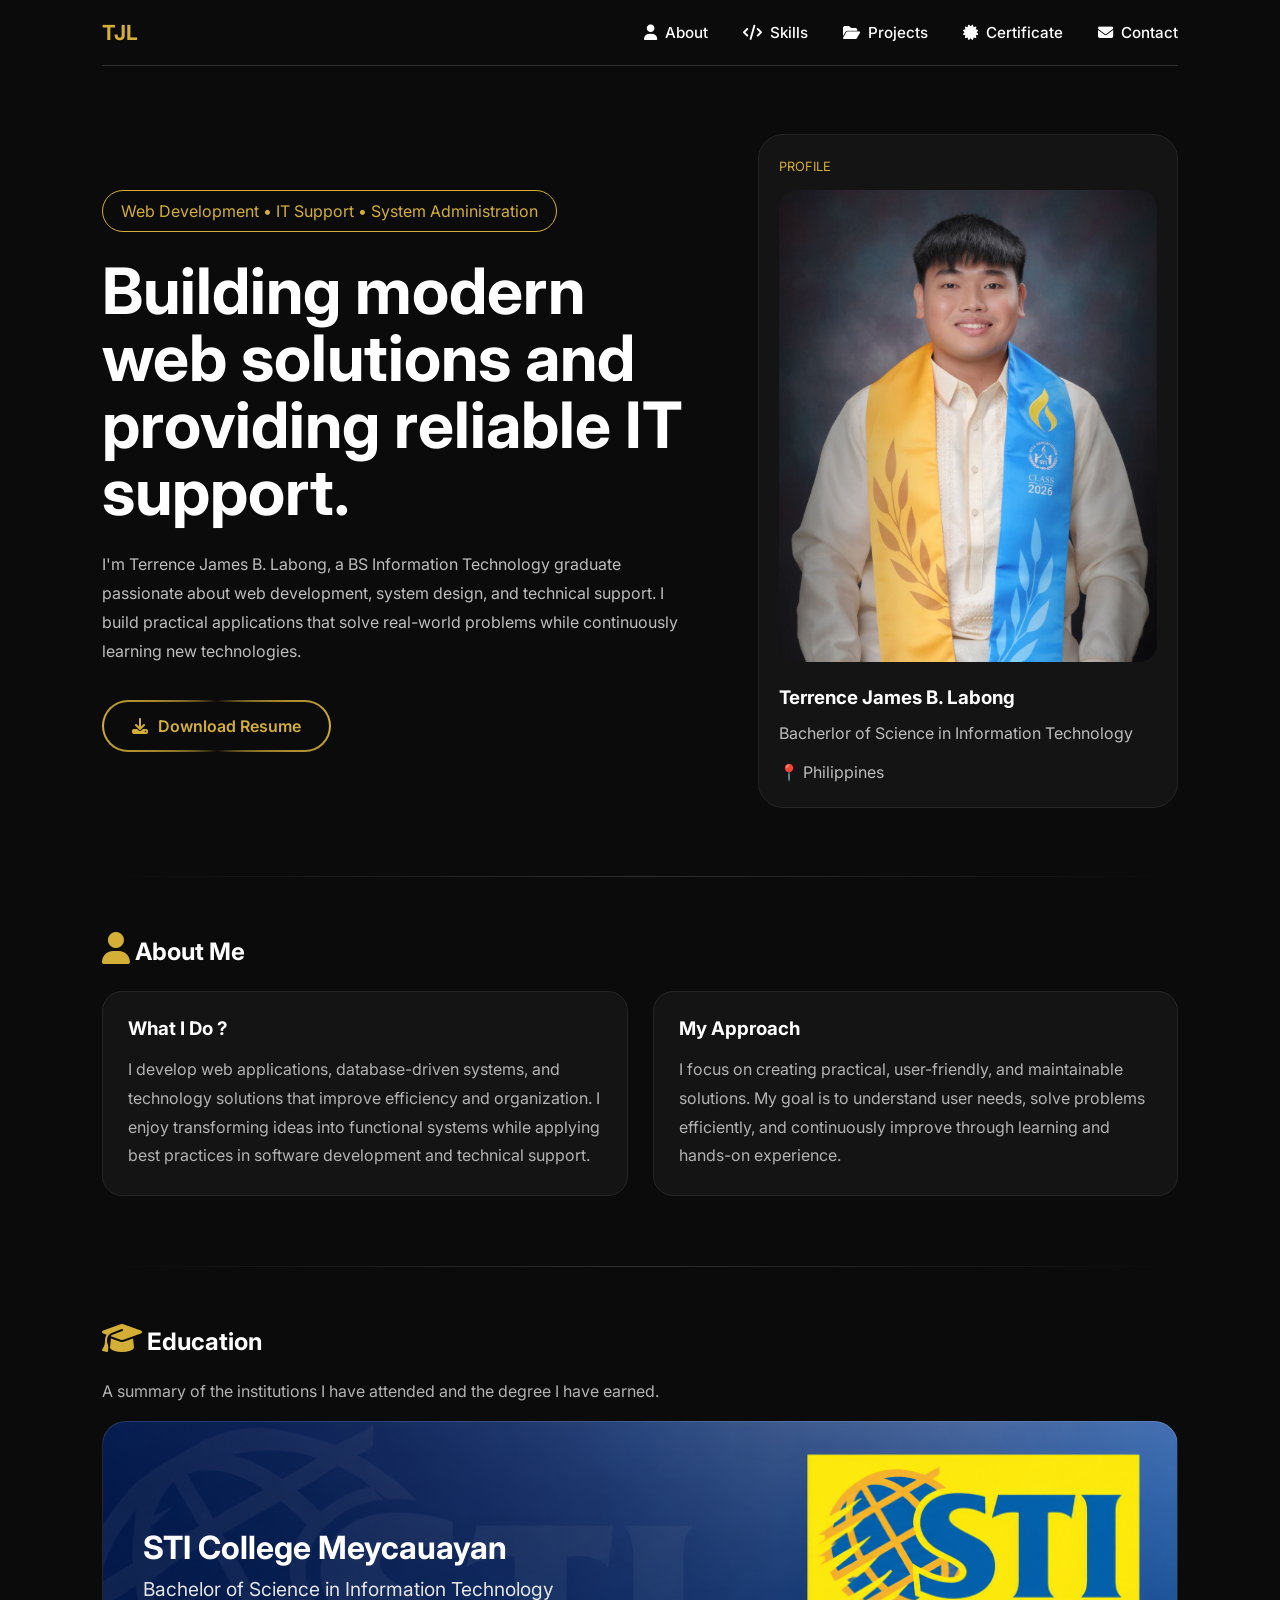
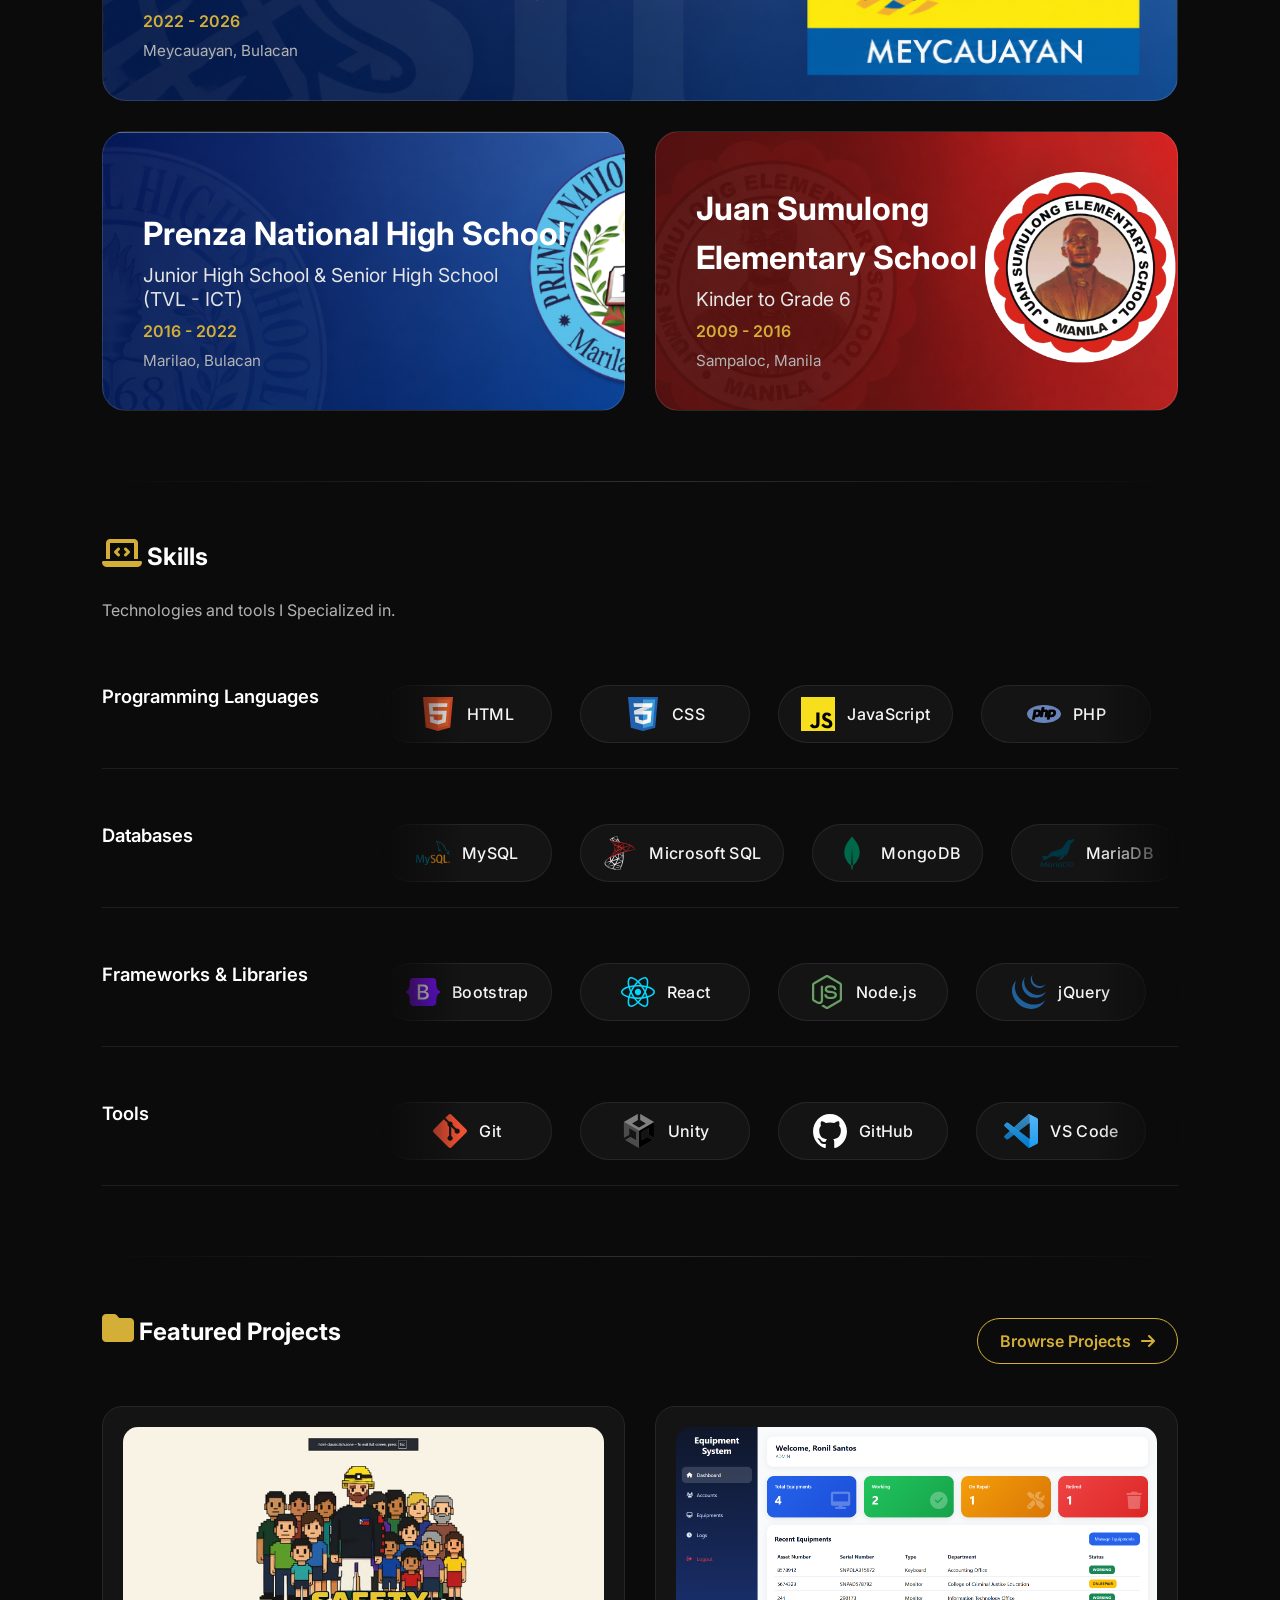
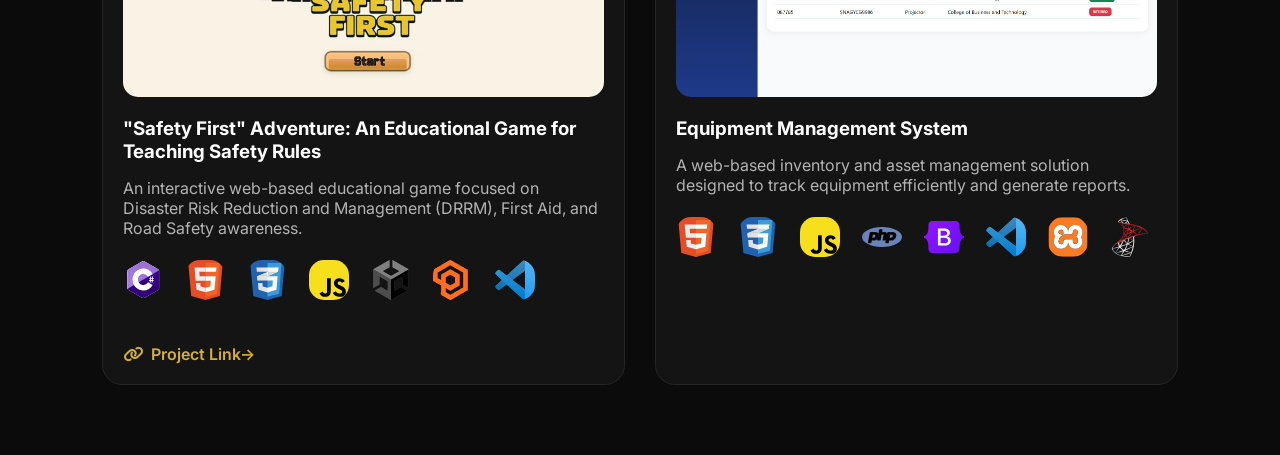
==== commit 7b552985: "added Modal" ====
--- a/index.html
+++ b/index.html
@@ -534,9 +534,19 @@
         <div class="section-divider"></div>
 
         <section id="projects" class="projects">
-            <h2 class="section-title">
-                <i class="fa-solid fa-folder"></i> Featured Projects
-            </h2>
+           <div class="projects-header">
+
+    <h2 class="section-title">
+        <i class="fa-solid fa-folder"></i>
+        Featured Projects
+    </h2>
+
+    <a href="projects.html" class="view-all-btn">
+        Browrse Projects
+        <i class="fa-solid fa-arrow-right"></i>
+    </a>
+
+</div>
 
             <div class="projects-grid">
                 <div class="project-card">
@@ -596,8 +606,10 @@
 
                         <a
                             href="https://meyhoon1.itch.io/safety-first-adventure"target="_blank"class="project-link"
+                            
                         >
-                            View Project →
+                        <i class="fa-solid fa-link"></i>
+                            Project Link→
                         </a>
                     </div>
                 </div>
--- a/style.css
+++ b/style.css
@@ -291,6 +291,7 @@
     gap: 30px;
     align-items: stretch;
 }
+
 .project-card:hover {
     transform: translateY(-8px) scale(1.02);
 
@@ -365,12 +366,14 @@
     margin: 15px 0;
 }
 
-.project-tech{
-    display:flex;
-    flex-wrap:wrap;
-    align-items:flex-start;
-    gap:22px;
-    margin:28px 0;
+.project-tech {
+    display: flex;
+    flex-wrap: wrap;
+    align-items: flex-start;
+    gap: 22px;
+
+    margin-top: 22px;
+    margin-bottom: 16px;
 }
 
 .tech-item{
@@ -421,7 +424,7 @@
 
 .tech-item img{
 
-    width:40x;
+    width:40px;
     height:40px;
 
     object-fit:contain;
@@ -442,9 +445,20 @@
 }
 
 .project-link {
+    display: inline-flex;
+    align-items: center;
+    gap: 8px;
+
+    margin-top: 8px;
+
     color: #d4af37;
     text-decoration: none;
     font-weight: 600;
+
+    transition: .3s ease;
+}
+.project-link:hover {
+    transform: translateX(5px);
 }
 
 nav ul li a::after {
@@ -693,6 +707,40 @@
     letter-spacing: 0.3px;
 }
 
+.projects-header{
+    display:flex;
+    justify-content:space-between;
+    align-items:center;
+
+    margin-bottom:35px;
+}
+
+.view-all-btn{
+
+    display:inline-flex;
+    align-items:center;
+    gap:10px;
+
+    padding:12px 22px;
+
+    border:1px solid #d4af37;
+    border-radius:999px;
+
+    color:#d4af37;
+    text-decoration:none;
+    font-weight:600;
+
+    transition:.3s ease;
+}
+
+.view-all-btn:hover{
+
+    background:#d4af37;
+    color:#000;
+
+    transform:translateY(-3px);
+}
+
 /* Start animation when hovering anywhere on the row */
 .skill-row:hover .skill-track {
     animation-play-state: running;
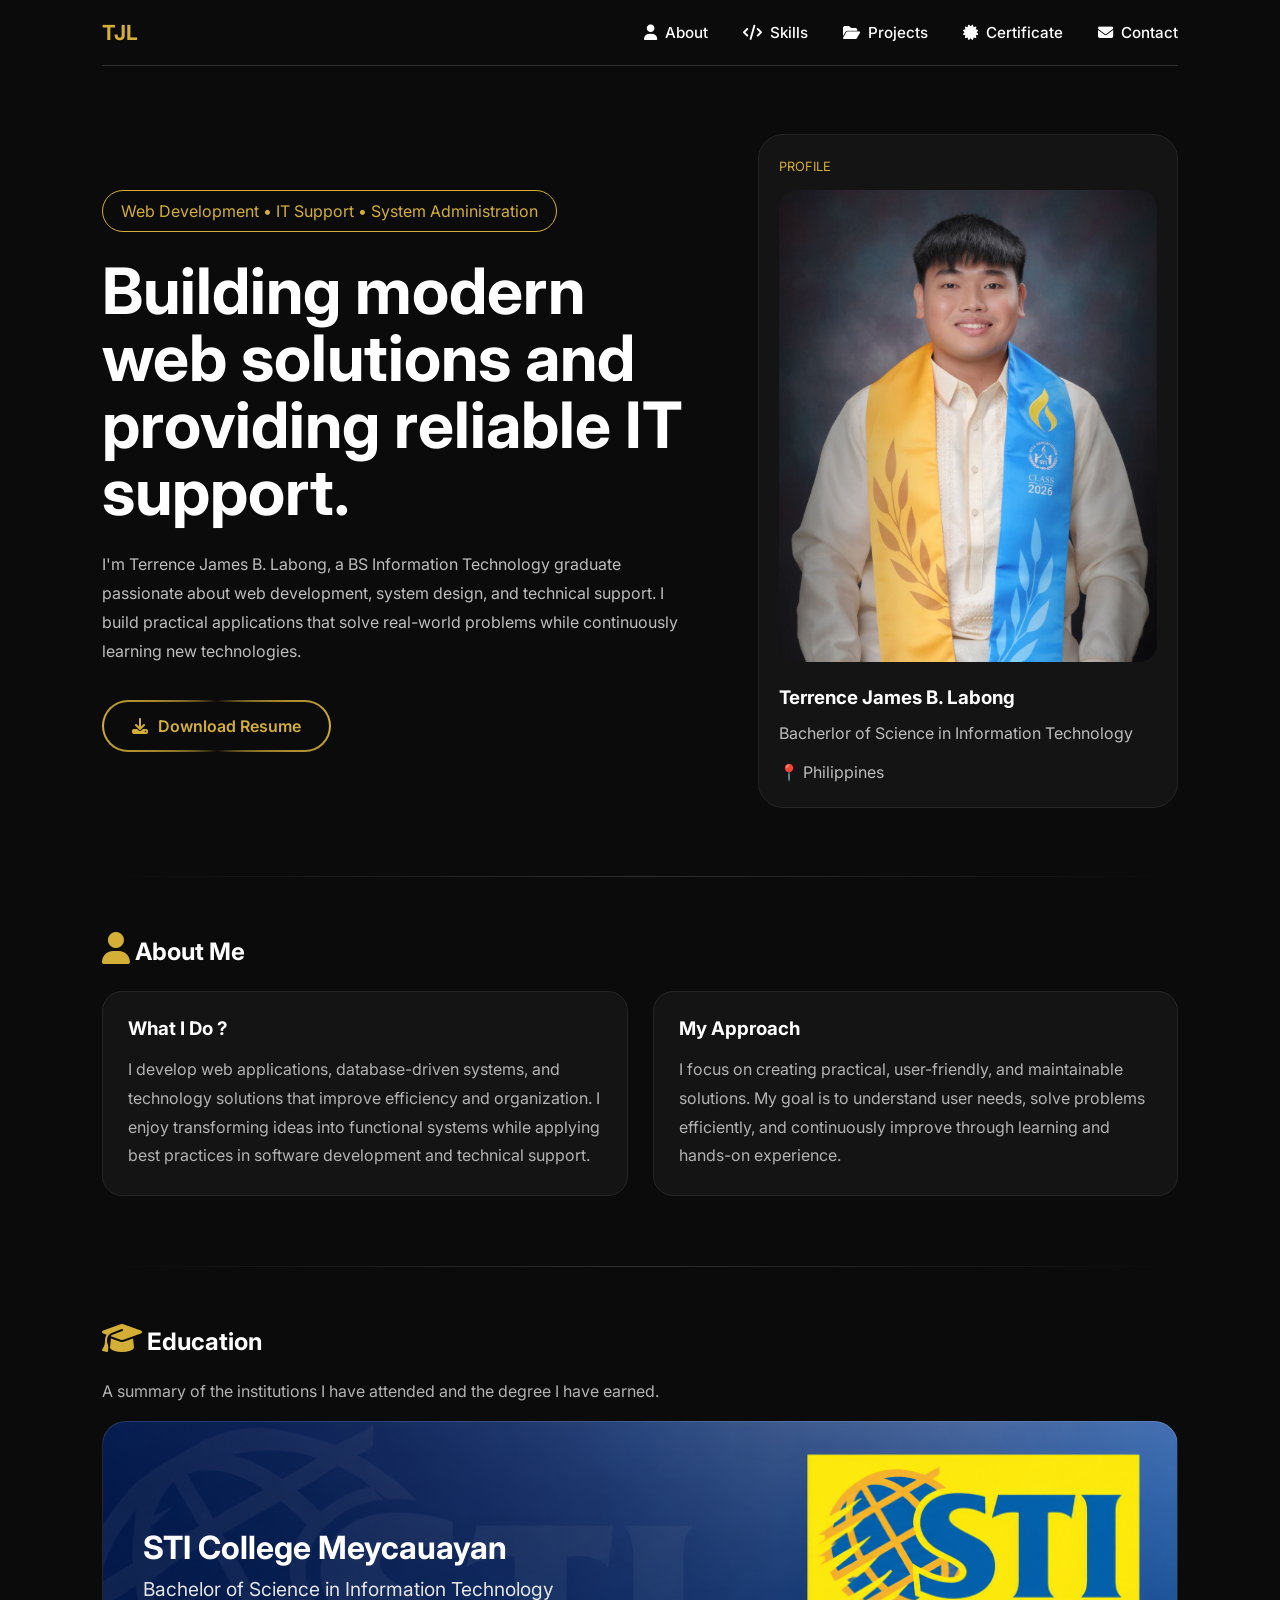
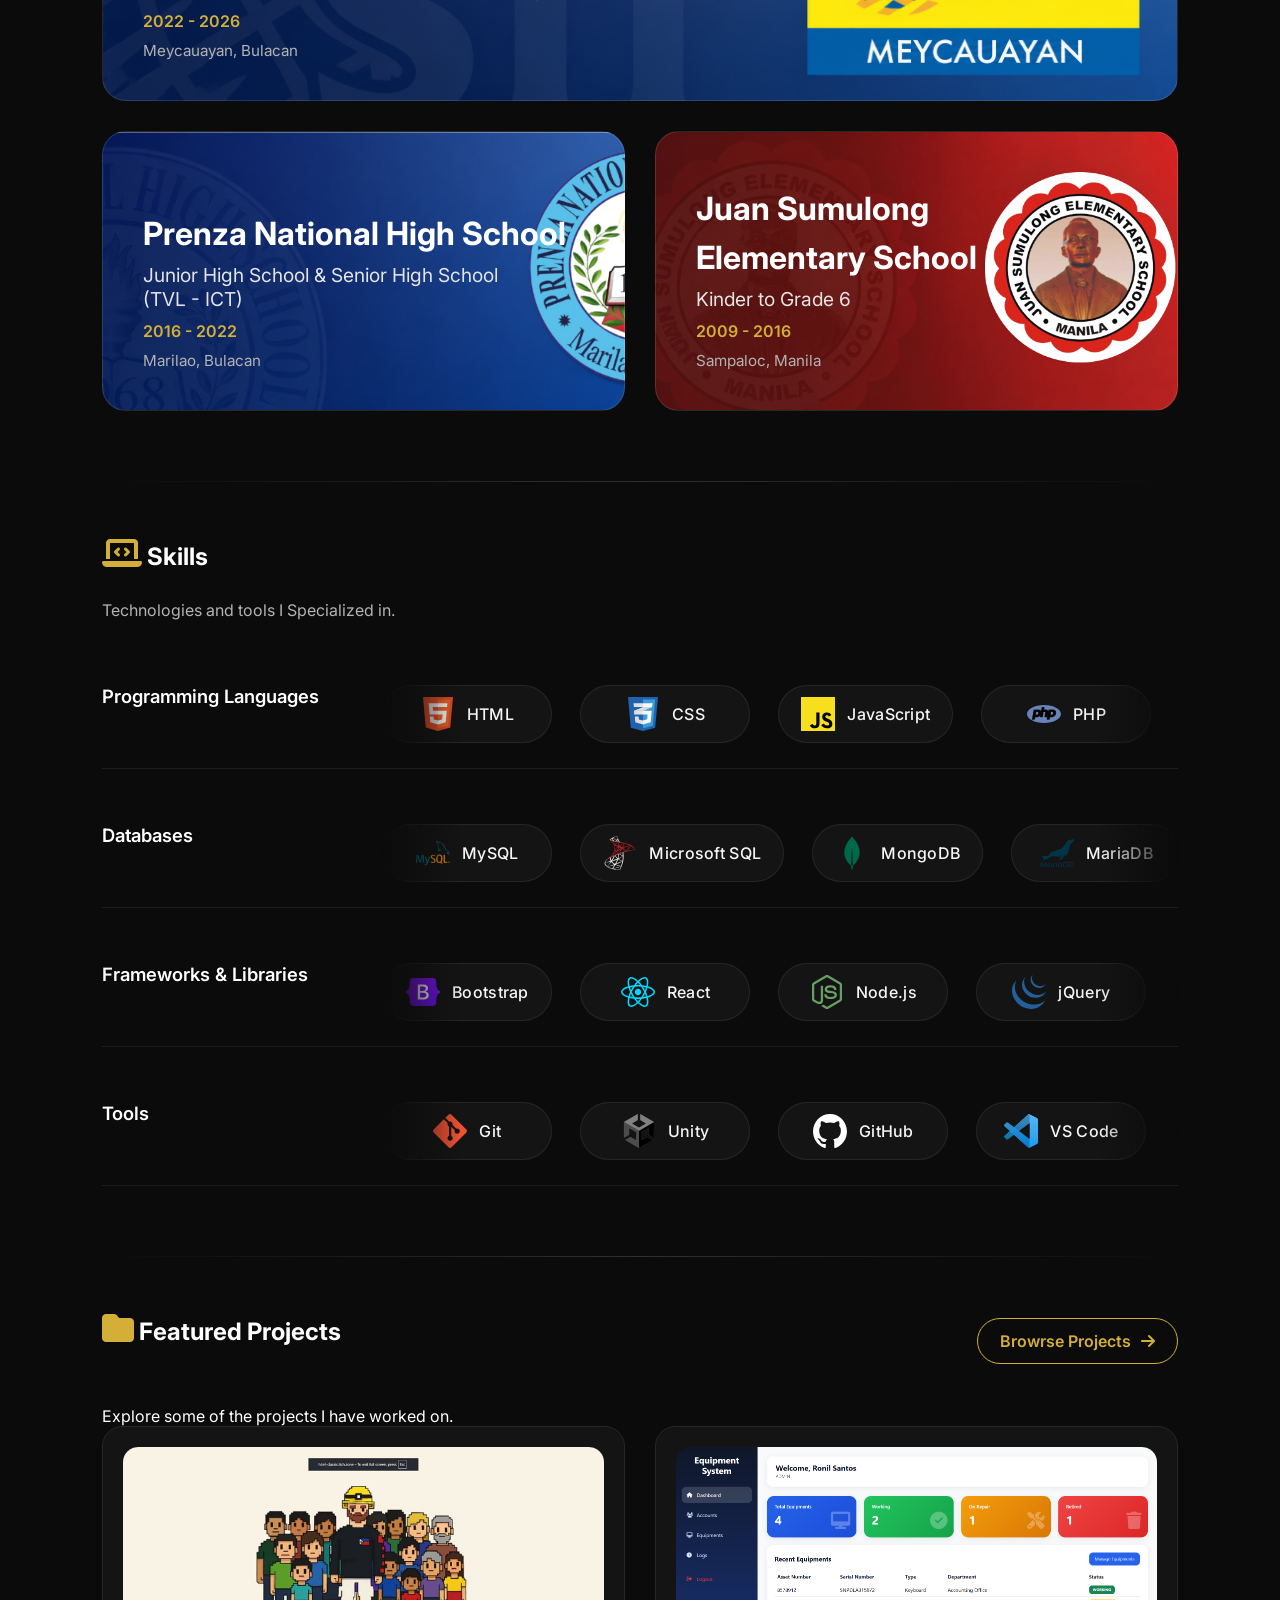
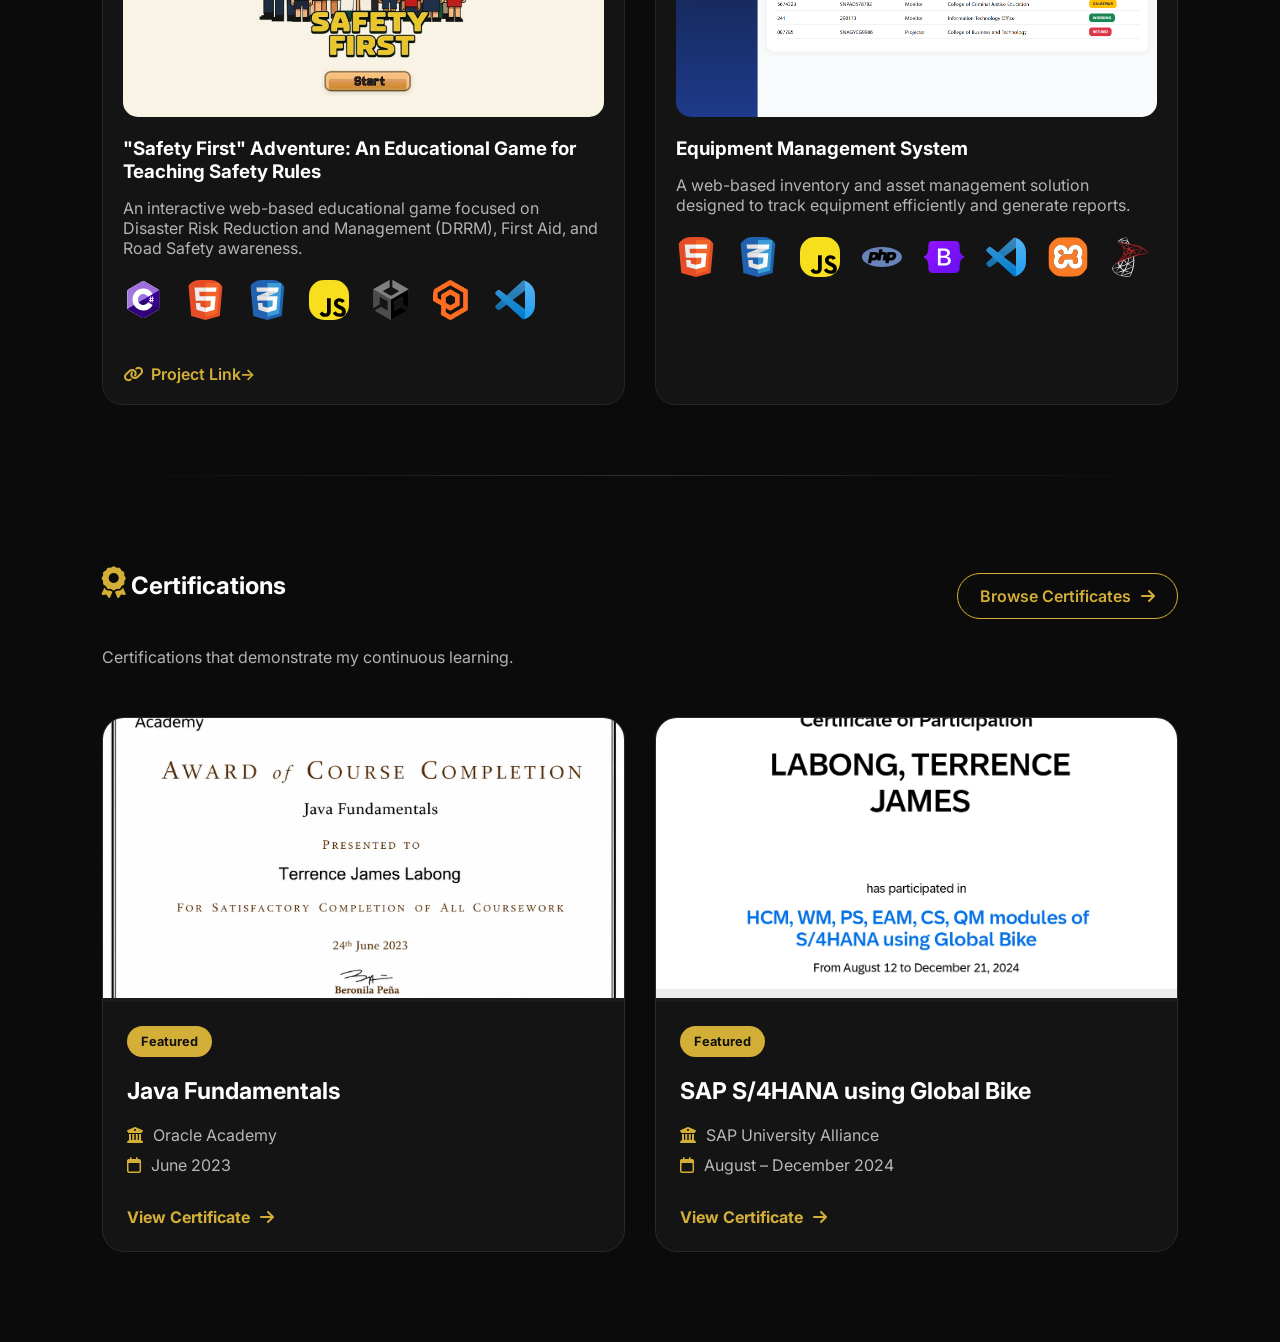
==== commit 413b4170: "Certificate Section Start" ====
--- a/index.html
+++ b/index.html
@@ -548,6 +548,9 @@
 
 </div>
 
+    <p class="project-subtitle">
+        Explore some of the projects I have worked on.
+    </p>
             <div class="projects-grid">
                 <div class="project-card">
                     
@@ -673,5 +676,125 @@
                 </div>
             </div>
         </section>
+
+        <div class="section-divider"></div>
+
+        <section id="certificates" class="certificates">
+
+    <div class="certificates-header">
+
+        <h2 class="section-title">
+            <i class="fa-solid fa-award"></i>
+            Certifications
+        </h2>
+
+        <a href="certificates.html" class="view-all-btn">
+
+            Browse Certificates
+            <i class="fa-solid fa-arrow-right"></i>
+
+        </a>
+
+    </div>
+
+    <p class="certificate-subtitle">
+
+        Certifications that demonstrate my continuous learning.
+
+    </p>
+
+    <div class="certificate-grid">
+
+
+    <div class="certificate-card">
+
+        <div class="certificate-image">
+
+            <img src="certificates/JavaFundamentals.png" alt="Java Fundamentals">
+
+        </div>
+
+        <div class="certificate-content">
+
+            <span class="certificate-badge">
+                Featured
+            </span>
+
+            <h3>Java Fundamentals</h3>
+
+            <p class="issuer">
+
+                <i class="fa-solid fa-building-columns"></i>
+                Oracle Academy
+
+            </p>
+
+            <p class="certificate-date">
+
+                <i class="fa-regular fa-calendar"></i>
+                June 2023
+
+            </p>
+
+            <a href="certificates/JavaFundamentals.pdf" class="certificate-link">
+
+                View Certificate
+                <i class="fa-solid fa-arrow-right"></i>
+
+            </a>
+
+        </div>
+
+    </div>
+
+
+    <div class="certificate-card">
+
+        <div class="certificate-image">
+
+            <img src="certificates/SAPS4HANNAH.jpg" alt="SAP S/4HANA">
+
+        </div>
+
+        <div class="certificate-content">
+
+            <span class="certificate-badge">
+                Featured
+            </span>
+
+            <h3>SAP S/4HANA using Global Bike</h3>
+
+            <p class="issuer">
+
+                <i class="fa-solid fa-building-columns"></i>
+                SAP University Alliance
+
+            </p>
+
+            <p class="certificate-date">
+
+                <i class="fa-regular fa-calendar"></i>
+                August – December 2024
+
+            </p>
+
+            <a href="certificates/SAPS4HANNAH.pdf" class="certificate-link">
+
+                View Certificate
+                <i class="fa-solid fa-arrow-right"></i>
+
+            </a>
+
+        </div>
+
+    </div>
+
+</div>
+
+</section>
+
+
+
+        
     </body>
 </html>
--- a/style.css
+++ b/style.css
@@ -376,72 +376,59 @@
     margin-bottom: 16px;
 }
 
-.tech-item{
-    position:relative;
-
-    display:flex;
-    flex-direction:column;
-    align-items:center;
-
-    cursor:pointer;
-}
-
-.tech-item span{
-
-    position:absolute;
-
-    top:42px;
-
-    left:50%;
-
-    transform:
-        translateX(-50%)
-        translateY(8px);
-
-    opacity:0;
-
-    color:#cfcfcf;
-
-    font-size:.82rem;
-
-    font-weight:500;
-
-    white-space:nowrap;
-
-    transition:.25s ease;
-
-    pointer-events:none;
-}
-
-.tech-item:hover span{
-
-    opacity:1;
-
-    transform:
-        translateX(-50%)
-        translateY(0);
-}
-
-.tech-item img{
-
-    width:40px;
-    height:40px;
-
-    object-fit:contain;
-
-    transition:
-        transform .30s ease,
-        filter .30s ease;
-}
-
-.tech-item:hover img{
-
-    transform:
-        translateY(-6px)
-        scale(1.12);
-
-    filter:
-        drop-shadow(0 0 8px rgba(212,175,55,.7));
+.tech-item {
+    position: relative;
+
+    display: flex;
+    flex-direction: column;
+    align-items: center;
+
+    cursor: pointer;
+}
+
+.tech-item span {
+    position: absolute;
+
+    top: 42px;
+
+    left: 50%;
+
+    transform: translateX(-50%) translateY(8px);
+
+    opacity: 0;
+
+    color: #cfcfcf;
+
+    font-size: 0.82rem;
+
+    font-weight: 500;
+
+    white-space: nowrap;
+
+    transition: 0.25s ease;
+
+    pointer-events: none;
+}
+
+.tech-item:hover span {
+    opacity: 1;
+
+    transform: translateX(-50%) translateY(0);
+}
+
+.tech-item img {
+    width: 40px;
+    height: 40px;
+
+    object-fit: contain;
+
+    transition: transform 0.3s ease, filter 0.3s ease;
+}
+
+.tech-item:hover img {
+    transform: translateY(-6px) scale(1.12);
+
+    filter: drop-shadow(0 0 8px rgba(212, 175, 55, 0.7));
 }
 
 .project-link {
@@ -455,7 +442,7 @@
     text-decoration: none;
     font-weight: 600;
 
-    transition: .3s ease;
+    transition: 0.3s ease;
 }
 .project-link:hover {
     transform: translateX(5px);
@@ -707,41 +694,208 @@
     letter-spacing: 0.3px;
 }
 
-.projects-header{
+.projects-header {
+    display: flex;
+    justify-content: space-between;
+    align-items: center;
+
+    margin-bottom: 35px;
+}
+
+.view-all-btn {
+    display: inline-flex;
+    align-items: center;
+    gap: 10px;
+
+    padding: 12px 22px;
+
+    border: 1px solid #d4af37;
+    border-radius: 999px;
+
+    color: #d4af37;
+    text-decoration: none;
+    font-weight: 600;
+
+    transition: 0.3s ease;
+}
+
+.view-all-btn:hover {
+    background: #d4af37;
+    color: #000;
+
+    transform: translateY(-3px);
+}
+
+.certificates {
+    padding: 90px 8%;
+}
+
+.certificates-header {
+    display: flex;
+
+    justify-content: space-between;
+
+    align-items: center;
+
+    margin-bottom: 18px;
+}
+
+.certificate-subtitle {
+    color: #b3b3b3;
+
+    font-size: 1rem;
+
+    line-height: 1.8;
+
+    margin-bottom: 45px;
+
+    max-width: 700px;
+}
+
+/*==========================
+    CERTIFICATE GRID
+===========================*/
+
+.certificate-grid{
+
+    display:grid;
+
+    grid-template-columns:repeat(auto-fit,minmax(420px,1fr));
+
+    gap:30px;
+
+}
+
+.certificate-card{
+
+    background:#141414;
+
+    border:1px solid #2a2a2a;
+
+    border-radius:22px;
+
+    overflow:hidden;
+
+    transition:.35s ease;
+
+}
+
+.certificate-card:hover{
+
+    transform:translateY(-8px);
+
+    border-color:#d4af37;
+
+    box-shadow:0 18px 45px rgba(212,175,55,.15);
+
+}
+.certificate-image{
+
+    overflow:hidden;
+
+    background:#1b1b1b;
+
+}
+
+.certificate-image img{
+
+    width:100%;
+
+    height:280px;
+
+    object-fit:cover;
+
+    transition:.45s;
+
+}
+
+.certificate-card:hover .certificate-image img{
+
+    transform:scale(1.04);
+
+}
+.certificate-content{
+
+    padding:24px;
+
+}
+
+.certificate-content h3{
+
+    font-size:1.45rem;
+
+    color:#fff;
+
+    margin:18px 0;
+
+    line-height:1.4;
+
+}
+
+.issuer,
+.certificate-date{
+
+    color:#b8b8b8;
+
     display:flex;
-    justify-content:space-between;
+
     align-items:center;
 
-    margin-bottom:35px;
-}
-
-.view-all-btn{
+    gap:10px;
+
+    margin:10px 0;
+
+}
+
+.issuer i,
+.certificate-date i{
+
+    color:#d4af37;
+
+}
+.certificate-badge{
+
+    display:inline-block;
+
+    background:#d4af37;
+
+    color:#111;
+
+    padding:8px 14px;
+
+    border-radius:50px;
+
+    font-size:.8rem;
+
+    font-weight:700;
+
+}
+.certificate-link{
 
     display:inline-flex;
+
     align-items:center;
+
     gap:10px;
 
-    padding:12px 22px;
-
-    border:1px solid #d4af37;
-    border-radius:999px;
+    margin-top:22px;
 
     color:#d4af37;
+
     text-decoration:none;
-    font-weight:600;
-
-    transition:.3s ease;
-}
-
-.view-all-btn:hover{
-
-    background:#d4af37;
-    color:#000;
-
-    transform:translateY(-3px);
-}
-
-/* Start animation when hovering anywhere on the row */
+
+    font-weight:700;
+
+    transition:.3s;
+
+}
+
+.certificate-link:hover{
+
+    color:#fff;
+
+    transform:translateX(6px);
+}
 .skill-row:hover .skill-track {
     animation-play-state: running;
 }
